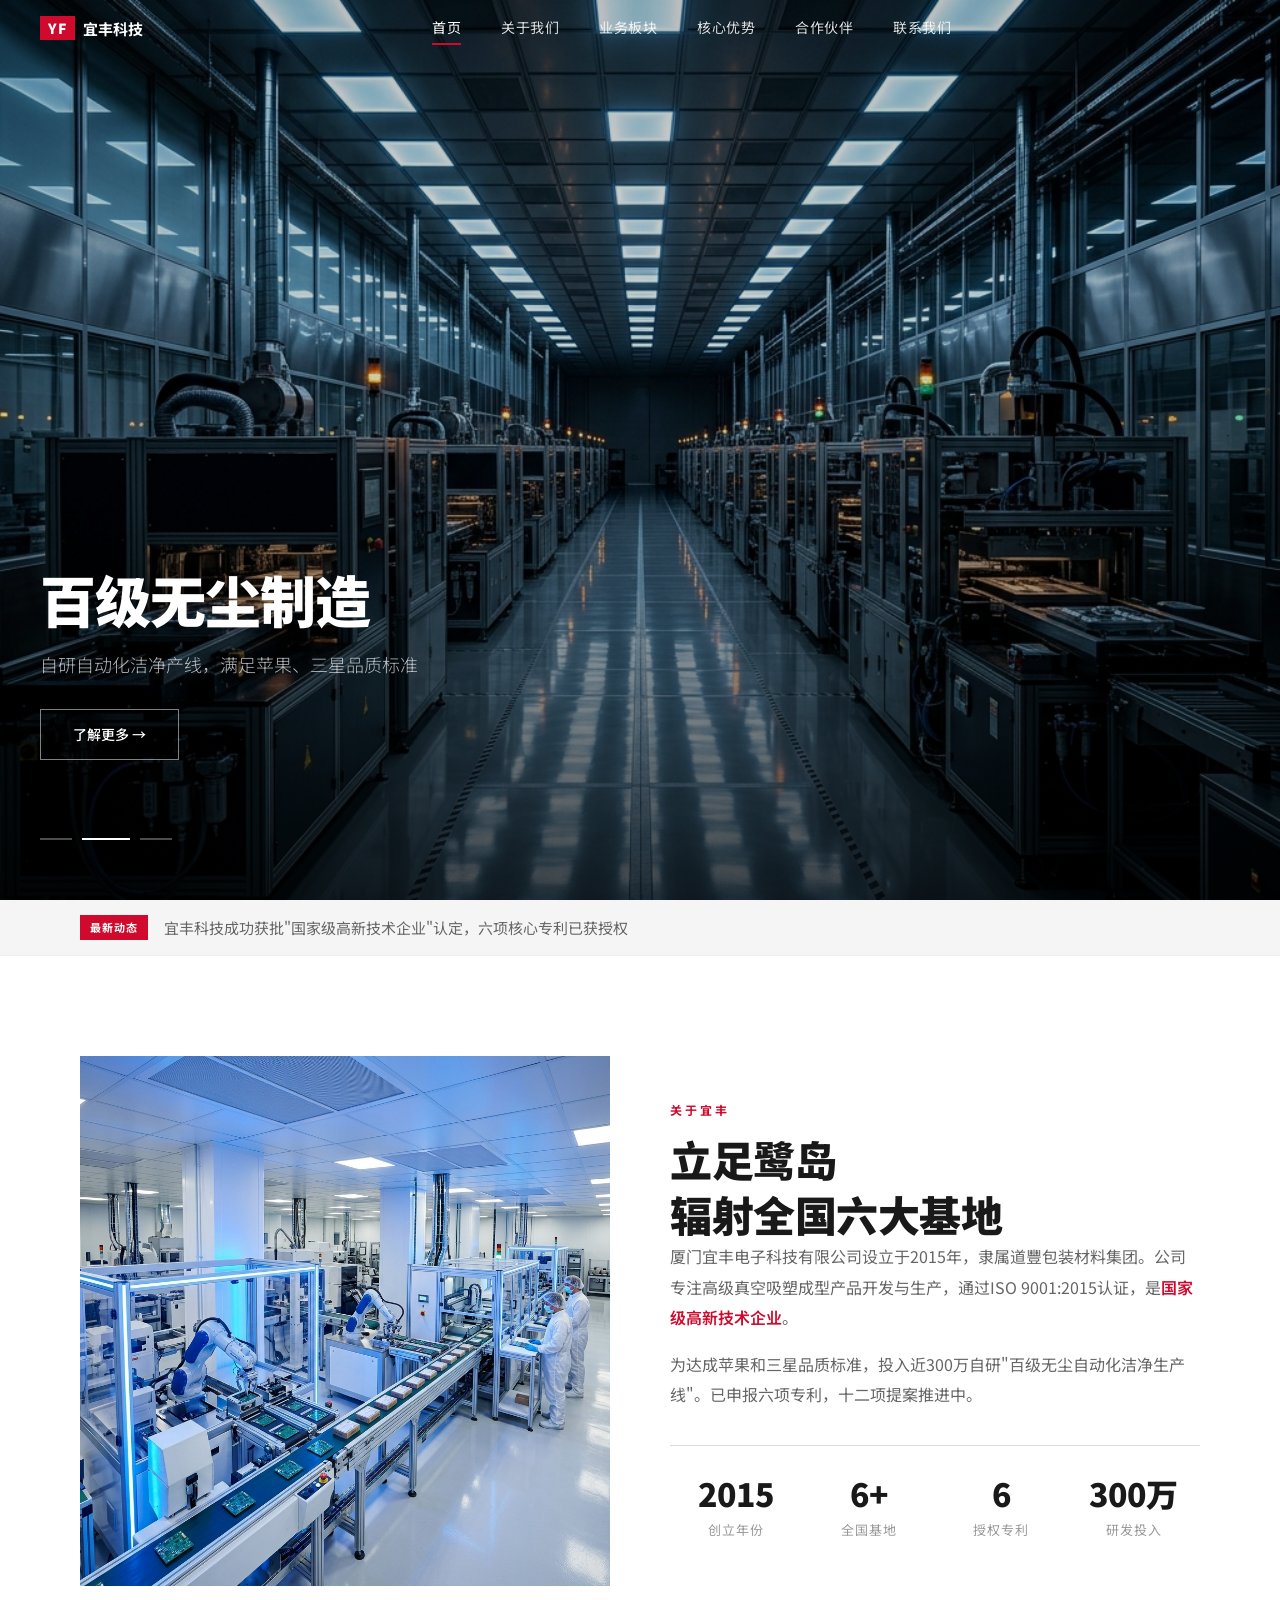
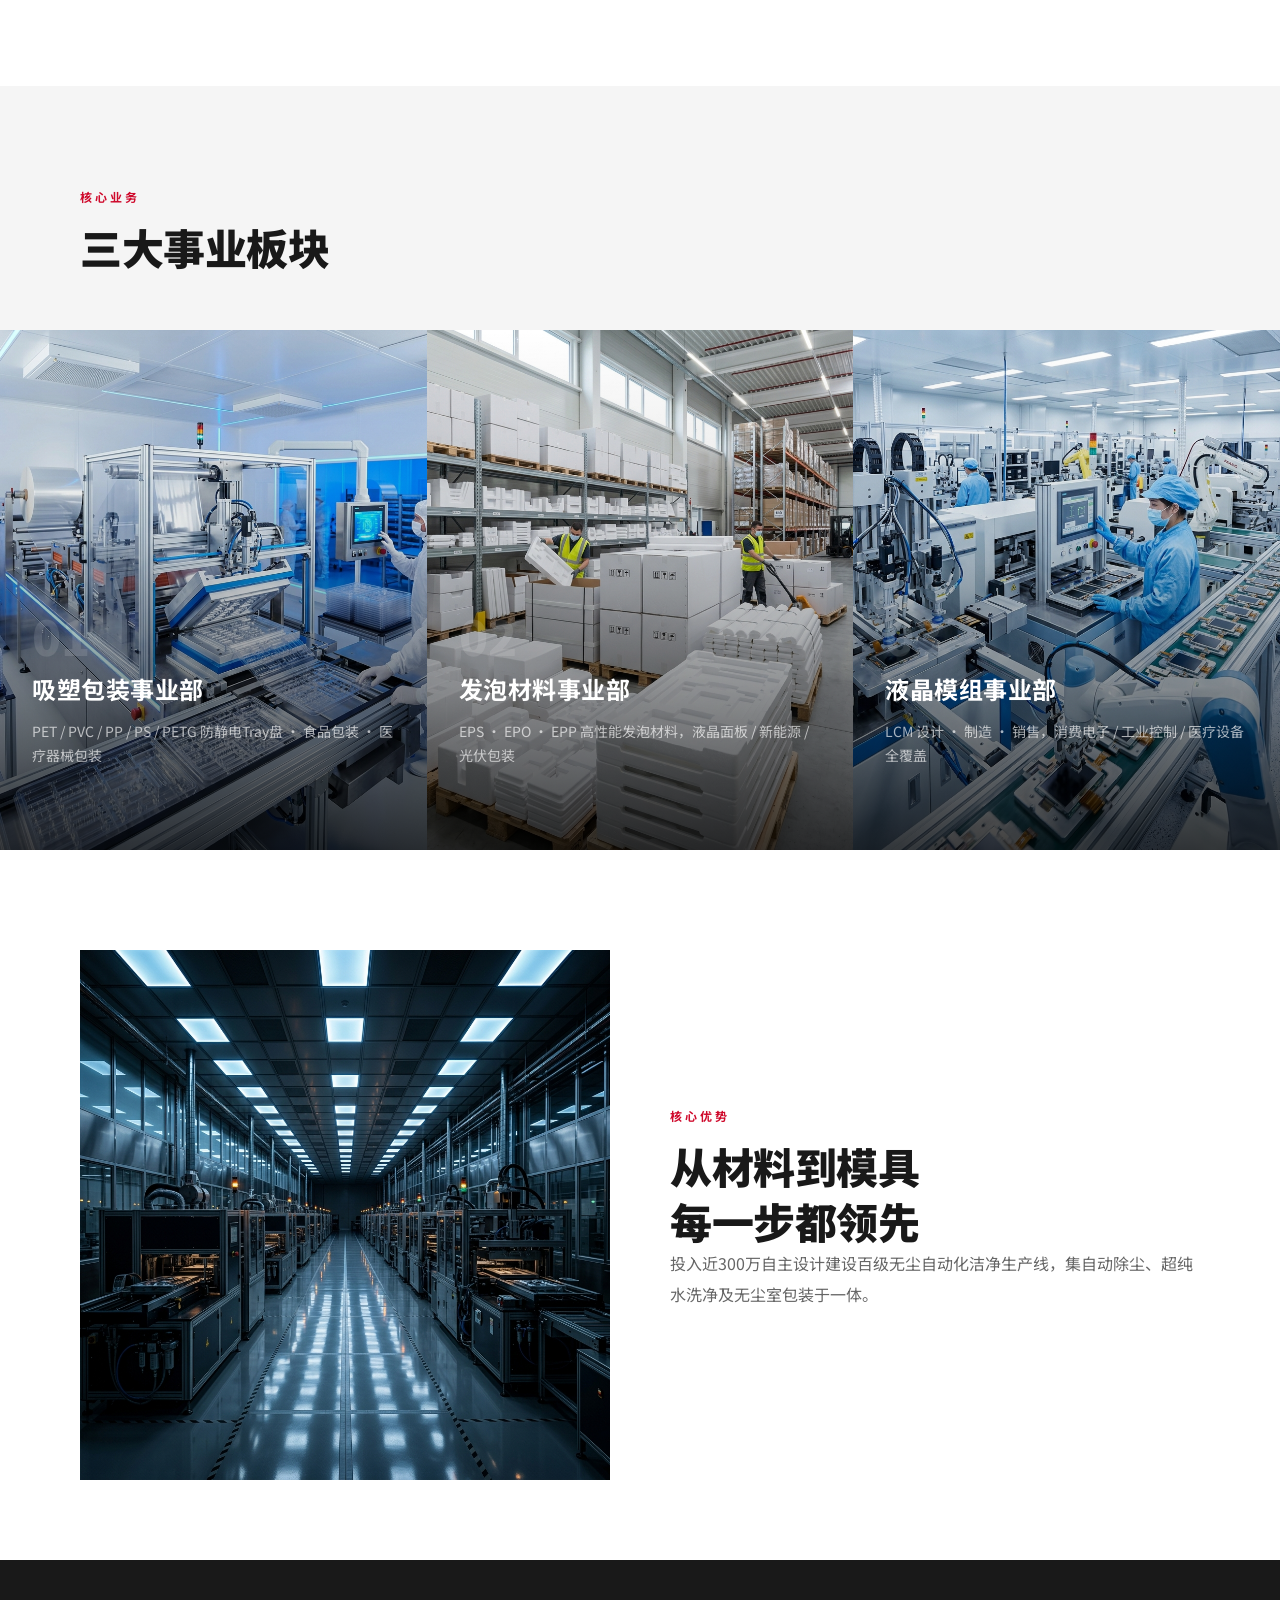
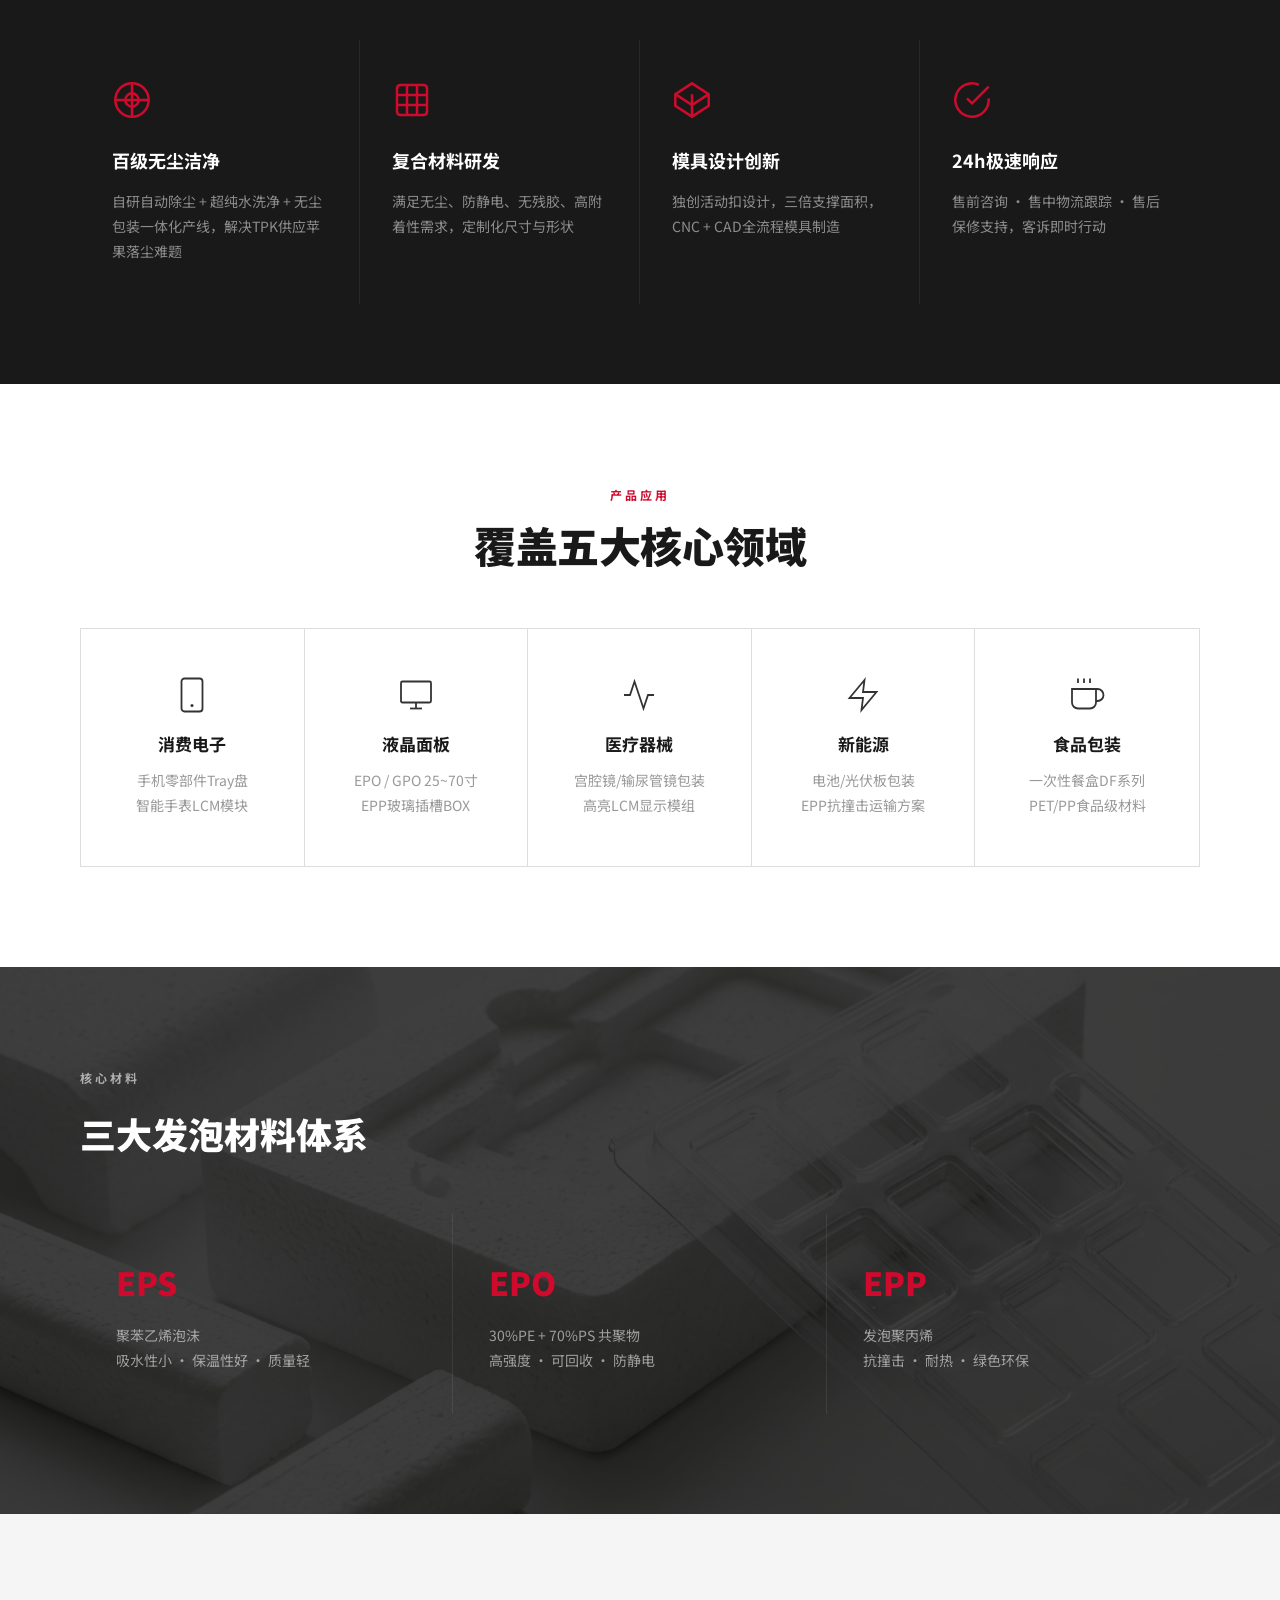
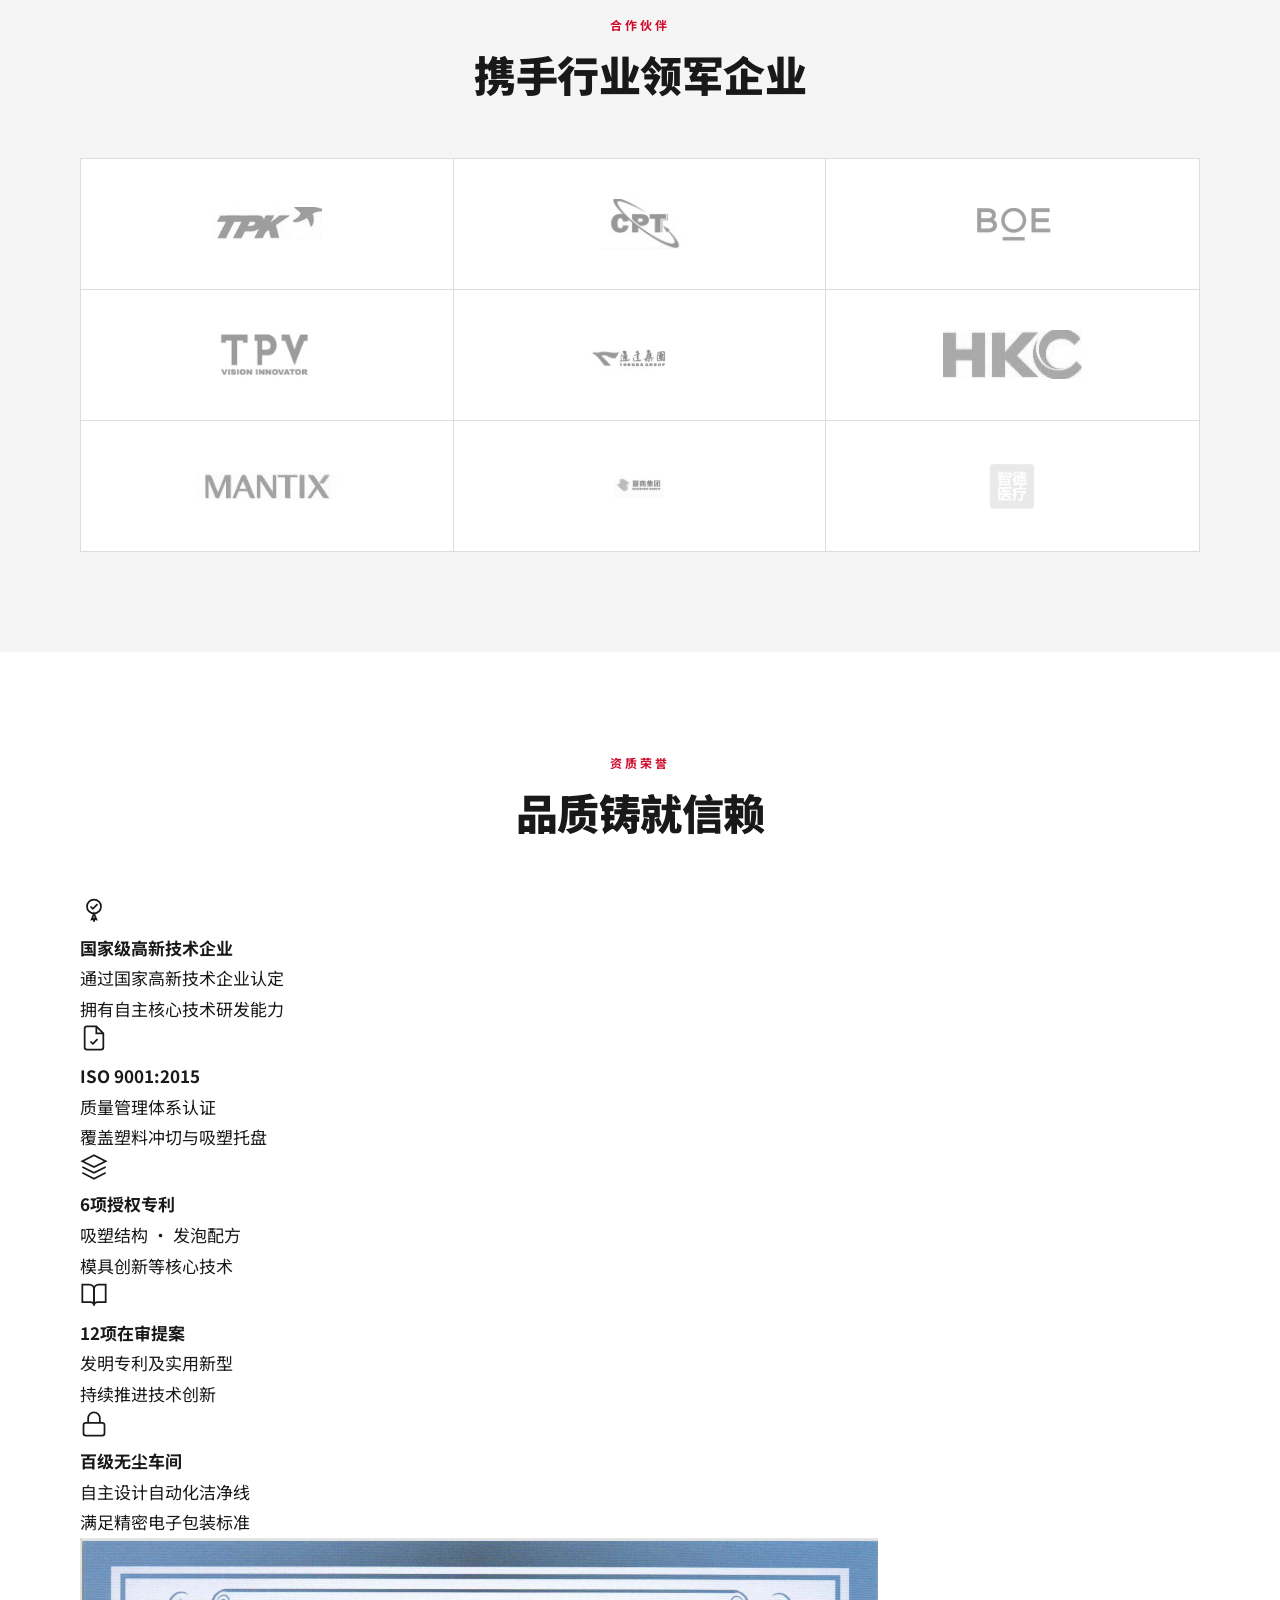
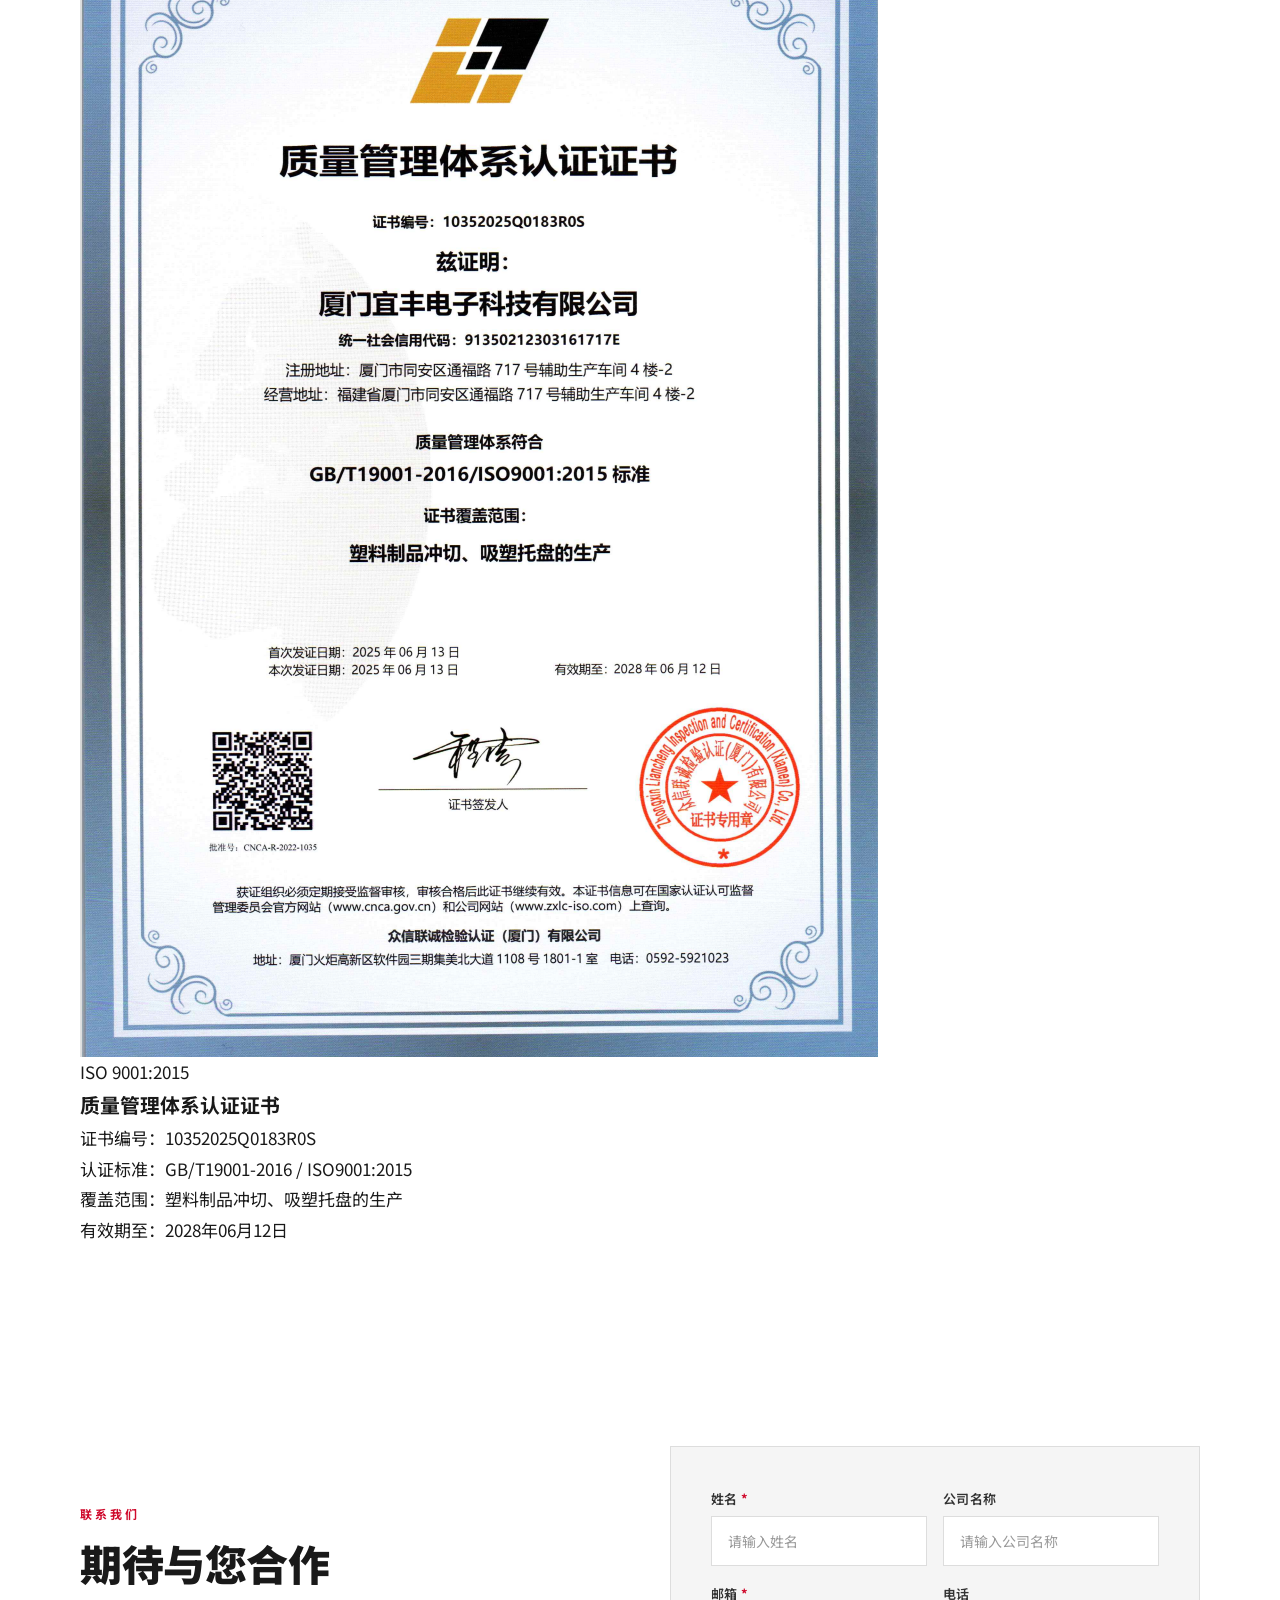
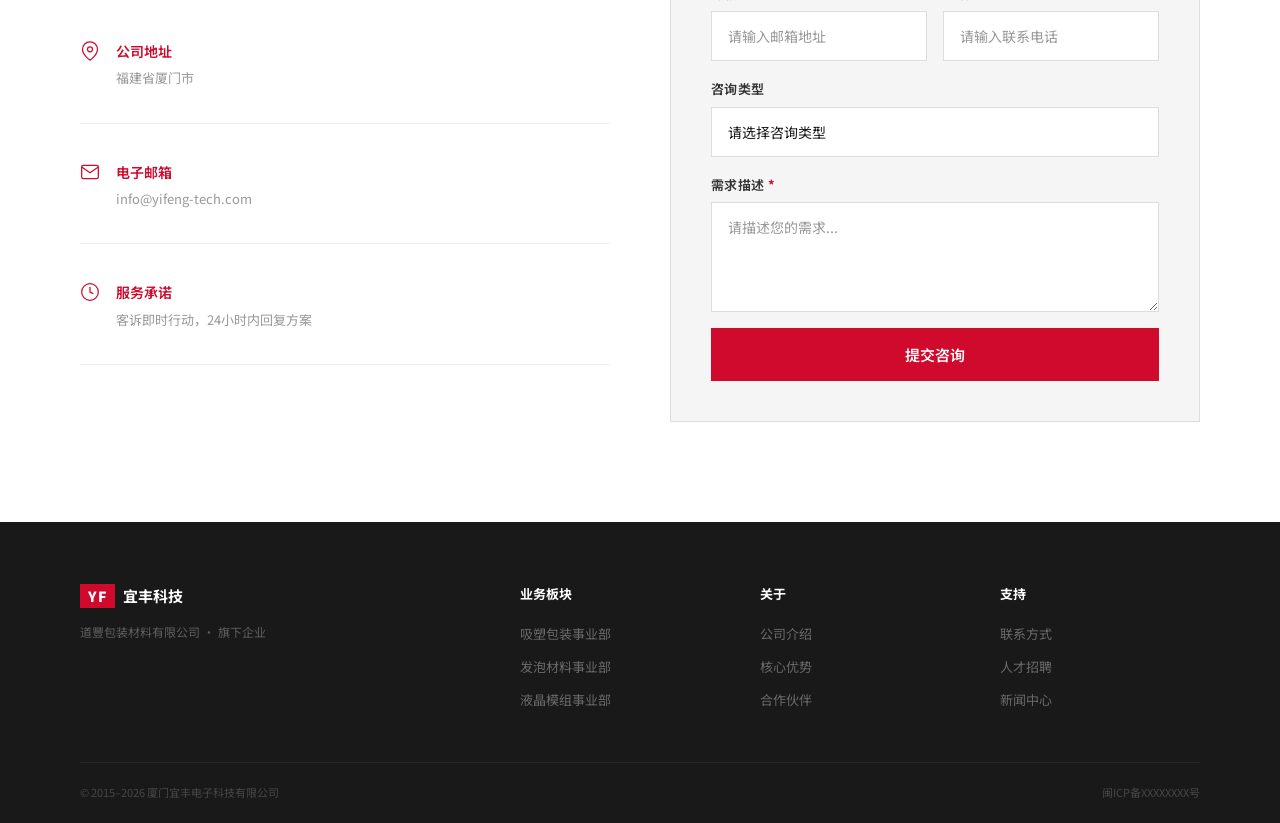
==== index.html @ db30bc5c "feat: 宜丰电子官网 – 修复CSS缺陷+表单可访问性 - 合并 .hero-btn 重复 transition 声明 - 移除对中文无效的 text-transform:uppercase - " ====
<!DOCTYPE html>
<html lang="zh-CN">
<head>
    <meta charset="UTF-8">
    <meta name="viewport" content="width=device-width, initial-scale=1.0">
    <title>厦门宜丰电子科技 - 精密包装与显示技术</title>
    <meta name="description" content="厦门宜丰电子科技有限公司，专注高级真空吸塑、发泡材料及液晶模组研发生产，服务三星、华为、京东方等全球领先电子企业。">
    <link rel="preconnect" href="https://fonts.googleapis.com">
    <link rel="preconnect" href="https://fonts.gstatic.com" crossorigin>
    <link href="https://fonts.googleapis.com/css2?family=Noto+Sans+SC:wght@300;400;500;700;900&display=swap" rel="stylesheet">
    <link rel="stylesheet" href="style.css">
</head>
<body>

    <!-- ====== 导航栏 ====== -->
    <header class="header" id="header">
        <div class="header-inner">
            <a href="#" class="logo">
                <span class="logo-mark">YF</span>
                <span class="logo-name">宜丰科技</span>
            </a>
            <nav class="nav" id="nav">
                <a href="#hero" class="nav-link active">首页</a>
                <a href="#about" class="nav-link">关于我们</a>
                <a href="#divisions" class="nav-link">业务板块</a>
                <a href="#advantages" class="nav-link">核心优势</a>
                <a href="#partners" class="nav-link">合作伙伴</a>
                <a href="#contact" class="nav-link">联系我们</a>
            </nav>
            <div class="header-right">
                <button class="hamburger" id="hamburger" aria-label="菜单">
                    <span></span><span></span>
                </button>
            </div>
        </div>
    </header>

    <!-- ====== 英雄区：全屏大图 + 极简文案 ====== -->
    <section class="hero" id="hero">
        <div class="hero-slider" id="heroSlider">
            <!-- Slide 1 -->
            <div class="hero-slide active">
                <div class="hero-img" style="background-image:url('images/hero-cinematic.png')"></div>
                <div class="hero-caption">
                    <h1>以科技守护精密</h1>
                    <p>从百级无尘车间到液晶模组，用创新连接未来</p>
                    <a href="#divisions" class="hero-btn">探索业务 →</a>
                </div>
            </div>
            <!-- Slide 2 -->
            <div class="hero-slide">
                <div class="hero-img" style="background-image:url('images/cleanroom.png')"></div>
                <div class="hero-caption">
                    <h1>百级无尘制造</h1>
                    <p>自研自动化洁净产线，满足苹果、三星品质标准</p>
                    <a href="#advantages" class="hero-btn">了解更多 →</a>
                </div>
            </div>
            <!-- Slide 3 -->
            <div class="hero-slide">
                <div class="hero-img" style="background-image:url('images/lcm-production.png')"></div>
                <div class="hero-caption">
                    <h1>LCM 一站式方案</h1>
                    <p>从设计到量产，覆盖消费电子、工业控制、医疗设备</p>
                    <a href="#divisions" class="hero-btn">查看详情 →</a>
                </div>
            </div>
        </div>
        <!-- 指示器 -->
        <div class="hero-dots">
            <button class="dot active" data-i="0"></button>
            <button class="dot" data-i="1"></button>
            <button class="dot" data-i="2"></button>
        </div>
    </section>

    <!-- ====== 快讯条 ====== -->
    <section class="ticker">
        <div class="container">
            <div class="ticker-inner">
                <span class="ticker-tag">最新动态</span>
                <p>宜丰科技成功获批"国家级高新技术企业"认定，六项核心专利已获授权</p>
            </div>
        </div>
    </section>

    <!-- ====== 关于我们：华为式左右分栏 ====== -->
    <section class="about" id="about">
        <div class="container">
            <div class="split">
                <div class="split-media reveal">
                    <img src="images/hero-banner.png" alt="宜丰生产车间" loading="lazy">
                </div>
                <div class="split-text reveal">
                    <span class="label">关于宜丰</span>
                    <h2>立足鹭岛<br>辐射全国六大基地</h2>
                    <p>厦门宜丰电子科技有限公司设立于2015年，隶属道豐包装材料集团。公司专注高级真空吸塑成型产品开发与生产，通过ISO 9001:2015认证，是<strong>国家级高新技术企业</strong>。</p>
                    <p>为达成苹果和三星品质标准，投入近300万自研"百级无尘自动化洁净生产线"。已申报六项专利，十二项提案推进中。</p>
                    <div class="kpi-row">
                        <div class="kpi">
                            <strong>2015</strong>
                            <span>创立年份</span>
                        </div>
                        <div class="kpi">
                            <strong>6+</strong>
                            <span>全国基地</span>
                        </div>
                        <div class="kpi">
                            <strong>6</strong>
                            <span>授权专利</span>
                        </div>
                        <div class="kpi">
                            <strong>300万</strong>
                            <span>研发投入</span>
                        </div>
                    </div>
                </div>
            </div>
        </div>
    </section>

    <!-- ====== 三大业务板块：华为式大图+文字叠加 ====== -->
    <section class="divisions" id="divisions">
        <div class="container">
            <div class="section-head">
                <span class="label">核心业务</span>
                <h2>三大事业板块</h2>
            </div>
        </div>

        <!-- 卡片使用华为那种大图+底部文案模式 -->
        <div class="div-grid">
            <a href="#" class="div-card" id="card-thermoforming">
                <img src="images/thermoforming.png" alt="吸塑包装" loading="lazy">
                <div class="div-card-overlay"></div>
                <div class="div-card-body">
                    <span class="div-card-num">01</span>
                    <h3>吸塑包装事业部</h3>
                    <p>PET / PVC / PP / PS / PETG 防静电Tray盘 · 食品包装 · 医疗器械包装</p>
                    <span class="div-card-link">了解更多 →</span>
                </div>
            </a>
            <a href="#" class="div-card" id="card-foam">
                <img src="images/foam-materials.png" alt="发泡材料" loading="lazy">
                <div class="div-card-overlay"></div>
                <div class="div-card-body">
                    <span class="div-card-num">02</span>
                    <h3>发泡材料事业部</h3>
                    <p>EPS · EPO · EPP 高性能发泡材料，液晶面板 / 新能源 / 光伏包装</p>
                    <span class="div-card-link">了解更多 →</span>
                </div>
            </a>
            <a href="#" class="div-card" id="card-lcm">
                <img src="images/lcm-production.png" alt="液晶模组" loading="lazy">
                <div class="div-card-overlay"></div>
                <div class="div-card-body">
                    <span class="div-card-num">03</span>
                    <h3>液晶模组事业部</h3>
                    <p>LCM 设计 · 制造 · 销售，消费电子 / 工业控制 / 医疗设备全覆盖</p>
                    <span class="div-card-link">了解更多 →</span>
                </div>
            </a>
        </div>
    </section>

    <!-- ====== 竞争优势：华为式横向滚动卡片 ====== -->
    <section class="advantages" id="advantages">
        <div class="container">
            <div class="split reverse">
                <div class="split-text reveal">
                    <span class="label">核心优势</span>
                    <h2>从材料到模具<br>每一步都领先</h2>
                    <p>投入近300万自主设计建设百级无尘自动化洁净生产线，集自动除尘、超纯水洗净及无尘室包装于一体。</p>
                </div>
                <div class="split-media reveal">
                    <img src="images/cleanroom.png" alt="百级无尘车间" loading="lazy">
                </div>
            </div>
        </div>

        <div class="adv-strip">
            <div class="container">
                <div class="adv-cards">
                    <div class="adv-card reveal">
                        <div class="adv-icon">
                            <svg width="40" height="40" viewBox="0 0 24 24" fill="none" stroke="currentColor" stroke-width="1.5"><circle cx="12" cy="12" r="10"/><path d="M12 2v20M2 12h20"/><circle cx="12" cy="12" r="4"/></svg>
                        </div>
                        <h4>百级无尘洁净</h4>
                        <p>自研自动除尘 + 超纯水洗净 + 无尘包装一体化产线，解决TPK供应苹果落尘难题</p>
                    </div>
                    <div class="adv-card reveal">
                        <div class="adv-icon">
                            <svg width="40" height="40" viewBox="0 0 24 24" fill="none" stroke="currentColor" stroke-width="1.5"><rect x="3" y="3" width="18" height="18" rx="2"/><path d="M9 3v18M15 3v18M3 9h18M3 15h18"/></svg>
                        </div>
                        <h4>复合材料研发</h4>
                        <p>满足无尘、防静电、无残胶、高附着性需求，定制化尺寸与形状</p>
                    </div>
                    <div class="adv-card reveal">
                        <div class="adv-icon">
                            <svg width="40" height="40" viewBox="0 0 24 24" fill="none" stroke="currentColor" stroke-width="1.5"><polygon points="12 2 22 8.5 22 15.5 12 22 2 15.5 2 8.5 12 2"/><line x1="12" y1="22" x2="12" y2="8.5"/><polyline points="22 8.5 12 15 2 8.5"/></svg>
                        </div>
                        <h4>模具设计创新</h4>
                        <p>独创活动扣设计，三倍支撑面积，CNC + CAD全流程模具制造</p>
                    </div>
                    <div class="adv-card reveal">
                        <div class="adv-icon">
                            <svg width="40" height="40" viewBox="0 0 24 24" fill="none" stroke="currentColor" stroke-width="1.5"><path d="M22 11.08V12a10 10 0 1 1-5.93-9.14"/><polyline points="22 4 12 14.01 9 11.01"/></svg>
                        </div>
                        <h4>24h极速响应</h4>
                        <p>售前咨询 · 售中物流跟踪 · 售后保修支持，客诉即时行动</p>
                    </div>
                </div>
            </div>
        </div>
    </section>

    <!-- ====== 产品应用：华为式全宽图文 ====== -->
    <section class="products" id="products">
        <div class="container">
            <div class="section-head center">
                <span class="label">产品应用</span>
                <h2>覆盖五大核心领域</h2>
            </div>
            <div class="prod-grid">
                <div class="prod-item reveal">
                    <div class="prod-icon">
                        <svg width="36" height="36" viewBox="0 0 24 24" fill="none" stroke="currentColor" stroke-width="1.2"><rect x="5" y="1" width="14" height="22" rx="2"/><line x1="12" y1="19" x2="12" y2="19.01" stroke-width="2" stroke-linecap="round"/></svg>
                    </div>
                    <h4>消费电子</h4>
                    <p>手机零部件Tray盘<br>智能手表LCM模块</p>
                </div>
                <div class="prod-item reveal">
                    <div class="prod-icon">
                        <svg width="36" height="36" viewBox="0 0 24 24" fill="none" stroke="currentColor" stroke-width="1.2"><rect x="2" y="3" width="20" height="14" rx="1"/><line x1="8" y1="21" x2="16" y2="21"/><line x1="12" y1="17" x2="12" y2="21"/></svg>
                    </div>
                    <h4>液晶面板</h4>
                    <p>EPO / GPO 25~70寸<br>EPP玻璃插槽BOX</p>
                </div>
                <div class="prod-item reveal">
                    <div class="prod-icon">
                        <svg width="36" height="36" viewBox="0 0 24 24" fill="none" stroke="currentColor" stroke-width="1.2"><path d="M22 12h-4l-3 9L9 3l-3 9H2"/></svg>
                    </div>
                    <h4>医疗器械</h4>
                    <p>宫腔镜/输尿管镜包装<br>高亮LCM显示模组</p>
                </div>
                <div class="prod-item reveal">
                    <div class="prod-icon">
                        <svg width="36" height="36" viewBox="0 0 24 24" fill="none" stroke="currentColor" stroke-width="1.2"><path d="M13 2L3 14h9l-1 8 10-12h-9l1-8z"/></svg>
                    </div>
                    <h4>新能源</h4>
                    <p>电池/光伏板包装<br>EPP抗撞击运输方案</p>
                </div>
                <div class="prod-item reveal">
                    <div class="prod-icon">
                        <svg width="36" height="36" viewBox="0 0 24 24" fill="none" stroke="currentColor" stroke-width="1.2"><path d="M18 8h1a4 4 0 0 1 0 8h-1"/><path d="M2 8h16v9a4 4 0 0 1-4 4H6a4 4 0 0 1-4-4V8z"/><line x1="6" y1="1" x2="6" y2="4"/><line x1="10" y1="1" x2="10" y2="4"/><line x1="14" y1="1" x2="14" y2="4"/></svg>
                    </div>
                    <h4>食品包装</h4>
                    <p>一次性餐盒DF系列<br>PET/PP食品级材料</p>
                </div>
            </div>
        </div>
    </section>

    <!-- ====== 材料介绍：全宽深色大图段 ====== -->
    <section class="materials-banner">
        <div class="materials-bg" style="background-image:url('images/materials.png')"></div>
        <div class="materials-content">
            <div class="container">
                <span class="label light">核心材料</span>
                <h2>三大发泡材料体系</h2>
                <div class="mat-row">
                    <div class="mat-item">
                        <h3>EPS</h3>
                        <p>聚苯乙烯泡沫<br>吸水性小 · 保温性好 · 质量轻</p>
                    </div>
                    <div class="mat-item">
                        <h3>EPO</h3>
                        <p>30%PE + 70%PS 共聚物<br>高强度 · 可回收 · 防静电</p>
                    </div>
                    <div class="mat-item">
                        <h3>EPP</h3>
                        <p>发泡聚丙烯<br>抗撞击 · 耐热 · 绿色环保</p>
                    </div>
                </div>
            </div>
        </div>
    </section>

    <!-- ====== 合作伙伴 ====== -->
    <section class="partners" id="partners">
        <div class="container">
            <div class="section-head center">
                <span class="label">合作伙伴</span>
                <h2>携手行业领军企业</h2>
            </div>
            <div class="partner-grid">
                <div class="partner-item">
                    <img class="partner-logo" src="images/logos/tpk.png" alt="TPK 宸鸿科技">
                </div>
                <div class="partner-item">
                    <img class="partner-logo" src="images/logos/cpt.png" alt="CPT 华映科技">
                </div>
                <div class="partner-item">
                    <img class="partner-logo" src="images/logos/boe.png" alt="BOE 京东方">
                </div>
                <div class="partner-item">
                    <img class="partner-logo" src="images/logos/tpv.png" alt="TPV 冠捷科技">
                </div>
                <div class="partner-item">
                    <img class="partner-logo" src="images/logos/tongda.png" alt="通达集团">
                </div>
                <div class="partner-item">
                    <img class="partner-logo" src="images/logos/hkc.jpg" alt="HKC 惠科">
                </div>
                <div class="partner-item">
                    <img class="partner-logo" src="images/logos/mantix.jpg" alt="MANTIX 华佳彩">
                </div>
                <div class="partner-item">
                    <img class="partner-logo" src="images/logos/xiashang.jpg" alt="夏商集团">
                </div>
                <div class="partner-item">
                    <img class="partner-logo" src="images/logos/zhide.png" alt="智德医疗">
                </div>
            </div>
        </div>
    </section>

    <!-- ====== 资质荣誉 ====== -->
    <section class="certifications" id="certifications">
        <div class="container">
            <div class="section-head center">
                <span class="label">资质荣誉</span>
                <h2>品质铸就信赖</h2>
            </div>
            <!-- 资质卡片网格 -->
            <div class="cert-cards">
                <div class="cert-card reveal">
                    <div class="cert-card-icon">
                        <svg width="28" height="28" viewBox="0 0 24 24" fill="none" stroke="currentColor" stroke-width="1.5">
                            <path d="M12 15l-2 5l1.5-.5L12 22l.5-2.5L14 20l-2-5z"/>
                            <circle cx="12" cy="9" r="6"/>
                            <path d="M9 9l2 2 4-4"/>
                        </svg>
                    </div>
                    <h4>国家级高新技术企业</h4>
                    <p>通过国家高新技术企业认定<br>拥有自主核心技术研发能力</p>
                </div>
                <div class="cert-card reveal">
                    <div class="cert-card-icon">
                        <svg width="28" height="28" viewBox="0 0 24 24" fill="none" stroke="currentColor" stroke-width="1.5">
                            <path d="M14 2H6a2 2 0 0 0-2 2v16a2 2 0 0 0 2 2h12a2 2 0 0 0 2-2V8z"/>
                            <polyline points="14 2 14 8 20 8"/>
                            <path d="M9 15l2 2 4-4"/>
                        </svg>
                    </div>
                    <h4>ISO 9001:2015</h4>
                    <p>质量管理体系认证<br>覆盖塑料冲切与吸塑托盘</p>
                </div>
                <div class="cert-card reveal">
                    <div class="cert-card-icon">
                        <svg width="28" height="28" viewBox="0 0 24 24" fill="none" stroke="currentColor" stroke-width="1.5">
                            <path d="M12 2L2 7l10 5 10-5-10-5z"/><path d="M2 17l10 5 10-5"/><path d="M2 12l10 5 10-5"/>
                        </svg>
                    </div>
                    <h4>6项授权专利</h4>
                    <p>吸塑结构 · 发泡配方<br>模具创新等核心技术</p>
                </div>
                <div class="cert-card reveal">
                    <div class="cert-card-icon">
                        <svg width="28" height="28" viewBox="0 0 24 24" fill="none" stroke="currentColor" stroke-width="1.5">
                            <path d="M2 3h6a4 4 0 0 1 4 4v14a3 3 0 0 0-3-3H2z"/>
                            <path d="M22 3h-6a4 4 0 0 0-4 4v14a3 3 0 0 1 3-3h7z"/>
                        </svg>
                    </div>
                    <h4>12项在审提案</h4>
                    <p>发明专利及实用新型<br>持续推进技术创新</p>
                </div>
                <div class="cert-card reveal">
                    <div class="cert-card-icon">
                        <svg width="28" height="28" viewBox="0 0 24 24" fill="none" stroke="currentColor" stroke-width="1.5">
                            <rect x="3" y="11" width="18" height="11" rx="2" ry="2"/>
                            <path d="M7 11V7a5 5 0 0 1 10 0v4"/>
                        </svg>
                    </div>
                    <h4>百级无尘车间</h4>
                    <p>自主设计自动化洁净线<br>满足精密电子包装标准</p>
                </div>
            </div>
        </div>
        <!-- 证书展示带 -->
        <div class="cert-banner">
            <div class="container">
                <div class="cert-banner-inner">
                    <div class="cert-banner-img">
                        <img src="images/certs/iso9001.png" alt="ISO 9001:2015 质量管理体系认证证书">
                    </div>
                    <div class="cert-banner-text">
                        <span class="cert-badge">ISO 9001:2015</span>
                        <h3>质量管理体系认证证书</h3>
                        <p>证书编号：10352025Q0183R0S</p>
                        <p>认证标准：GB/T19001-2016 / ISO9001:2015</p>
                        <p>覆盖范围：塑料制品冲切、吸塑托盘的生产</p>
                        <p>有效期至：2028年06月12日</p>
                    </div>
                </div>
            </div>
        </div>
    </section>

    <!-- ====== 联系我们 ====== -->
    <section class="contact" id="contact">
        <div class="container">
            <div class="split">
                <div class="split-text reveal">
                    <span class="label">联系我们</span>
                    <h2>期待与您合作</h2>
                    <div class="contact-list">
                        <div class="contact-row">
                            <svg width="20" height="20" viewBox="0 0 24 24" fill="none" stroke="currentColor" stroke-width="1.5"><path d="M21 10c0 7-9 13-9 13s-9-6-9-13a9 9 0 0 1 18 0z"/><circle cx="12" cy="10" r="3"/></svg>
                            <div><strong>公司地址</strong><p>福建省厦门市</p></div>
                        </div>
                        <div class="contact-row">
                            <svg width="20" height="20" viewBox="0 0 24 24" fill="none" stroke="currentColor" stroke-width="1.5"><path d="M4 4h16c1.1 0 2 .9 2 2v12c0 1.1-.9 2-2 2H4c-1.1 0-2-.9-2-2V6c0-1.1.9-2 2-2z"/><polyline points="22,6 12,13 2,6"/></svg>
                            <div><strong>电子邮箱</strong><p>info@yifeng-tech.com</p></div>
                        </div>
                        <div class="contact-row">
                            <svg width="20" height="20" viewBox="0 0 24 24" fill="none" stroke="currentColor" stroke-width="1.5"><circle cx="12" cy="12" r="10"/><path d="M12 6v6l4 2"/></svg>
                            <div><strong>服务承诺</strong><p>客诉即时行动，24小时内回复方案</p></div>
                        </div>
                    </div>
                </div>
                <div class="split-form reveal">
                    <form id="contactForm">
                        <div class="form-2col">
                            <div class="form-field">
                                <label for="contact-name">姓名 <span class="required">*</span></label>
                                <input type="text" id="contact-name" name="name" placeholder="请输入姓名" required>
                            </div>
                            <div class="form-field">
                                <label for="contact-company">公司名称</label>
                                <input type="text" id="contact-company" name="company" placeholder="请输入公司名称">
                            </div>
                        </div>
                        <div class="form-2col">
                            <div class="form-field">
                                <label for="contact-email">邮箱 <span class="required">*</span></label>
                                <input type="email" id="contact-email" name="email" placeholder="请输入邮箱地址" required>
                            </div>
                            <div class="form-field">
                                <label for="contact-phone">电话</label>
                                <input type="tel" id="contact-phone" name="phone" placeholder="请输入联系电话">
                            </div>
                        </div>
                        <div class="form-field">
                            <label for="contact-type">咨询类型</label>
                            <select id="contact-type" name="type">
                                <option value="">请选择咨询类型</option>
                                <option value="thermoforming">吸塑包装</option>
                                <option value="foam">发泡材料</option>
                                <option value="lcm">液晶模组 (LCM)</option>
                                <option value="other">其他</option>
                            </select>
                        </div>
                        <div class="form-field">
                            <label for="contact-message">需求描述 <span class="required">*</span></label>
                            <textarea id="contact-message" name="message" rows="4" placeholder="请描述您的需求..." required></textarea>
                        </div>
                        <button type="submit" class="submit-btn">提交咨询</button>
                    </form>
                </div>
            </div>
        </div>
    </section>

    <!-- ====== 页脚 ====== -->
    <footer class="footer">
        <div class="container">
            <div class="footer-grid">
                <div class="footer-brand">
                    <div class="logo">
                        <span class="logo-mark">YF</span>
                        <span class="logo-name">宜丰科技</span>
                    </div>
                    <p>道豐包装材料有限公司 · 旗下企业</p>
                </div>
                <div class="footer-col">
                    <h5>业务板块</h5>
                    <a href="#">吸塑包装事业部</a>
                    <a href="#">发泡材料事业部</a>
                    <a href="#">液晶模组事业部</a>
                </div>
                <div class="footer-col">
                    <h5>关于</h5>
                    <a href="#about">公司介绍</a>
                    <a href="#advantages">核心优势</a>
                    <a href="#partners">合作伙伴</a>
                </div>
                <div class="footer-col">
                    <h5>支持</h5>
                    <a href="#contact">联系方式</a>
                    <a href="#">人才招聘</a>
                    <a href="#">新闻中心</a>
                </div>
            </div>
            <div class="footer-bottom">
                <span>© 2015–2026 厦门宜丰电子科技有限公司</span>
                <span>闽ICP备XXXXXXXX号</span>
            </div>
        </div>
    </footer>

    <!-- 回到顶部 -->
    <button class="btt" id="btt" aria-label="回到顶部">↑</button>

    <script src="script.js"></script>
</body>
</html>
---- style.css ----
/* =============================================
   宜丰电子科技 – 华为级极简设计
   核心原则：克制、留白、直角、大图、黑白红
   ============================================= */

/* ---------- Design Tokens ---------- */
:root{
    --black:#000;
    --white:#fff;
    --grey-50:#f5f5f5;
    --grey-100:#eee;
    --grey-200:#ddd;
    --grey-400:#999;
    --grey-600:#666;
    --grey-800:#333;
    --grey-900:#191919;
    --red:#CF0A2C;          /* 华为红 */
    --red-dark:#A30820;
    --font:'Noto Sans SC',-apple-system,BlinkMacSystemFont,'Segoe UI',sans-serif;
    --ease:cubic-bezier(.4,0,.2,1);
    --max:1200px;
}

/* ---------- Reset ---------- */
*,*::before,*::after{margin:0;padding:0;box-sizing:border-box}
html{scroll-behavior:smooth;font-size:17px;-webkit-font-smoothing:antialiased}
body{font-family:var(--font);color:var(--grey-900);background:var(--white);line-height:1.8;overflow-x:hidden;font-size:17px}
img{max-width:100%;display:block}
a{text-decoration:none;color:inherit}
button{font-family:var(--font)}
.container{max-width:var(--max);margin:0 auto;padding:0 40px}

/* ===================
   HEADER – 华为风格透明→白底
   =================== */
.header{
    position:fixed;top:0;left:0;right:0;z-index:1000;
    height:56px;
    transition:background .4s var(--ease),box-shadow .4s var(--ease);
}
.header.scrolled{
    background:rgba(255,255,255,.96);
    backdrop-filter:blur(12px);
    -webkit-backdrop-filter:blur(12px);
    box-shadow:0 1px 0 rgba(0,0,0,.08);
}
.header-inner{
    max-width:1440px;margin:0 auto;height:100%;
    display:flex;align-items:center;justify-content:space-between;
    padding:0 40px;
}
.logo{display:flex;align-items:center;gap:8px;z-index:1001}
.logo-mark{
    font-size:14px;font-weight:900;letter-spacing:1px;
    color:var(--white);background:var(--red);
    padding:3px 8px;line-height:1.3;
}
.header.scrolled .logo-mark{background:var(--red)}
.logo-name{
    font-size:15px;font-weight:700;
    color:var(--white);transition:color .3s var(--ease);
}
.header.scrolled .logo-name{color:var(--grey-900)}

/* Nav */
.nav{display:flex;gap:0}
.nav-link{
    padding:16px 20px;font-size:14px;font-weight:400;
    color:rgba(255,255,255,.85);letter-spacing:.5px;
    position:relative;transition:color .3s var(--ease);
}
.header.scrolled .nav-link{color:var(--grey-600)}
.nav-link:hover,.nav-link.active{color:var(--white)}
.header.scrolled .nav-link:hover,
.header.scrolled .nav-link.active{color:var(--red)}
.nav-link::after{
    content:'';position:absolute;bottom:12px;left:20px;right:20px;
    height:2px;background:var(--red);
    transform:scaleX(0);transition:transform .3s var(--ease);
}
.nav-link.active::after,.nav-link:hover::after{transform:scaleX(1)}

/* Hamburger */
.hamburger{
    display:none;background:none;border:none;cursor:pointer;
    width:24px;height:20px;position:relative;z-index:1001;
}
.hamburger span{
    display:block;width:100%;height:1.5px;
    background:var(--white);position:absolute;left:0;
    transition:all .3s var(--ease);
}
.header.scrolled .hamburger span{background:var(--grey-900)}
.hamburger span:first-child{top:4px}
.hamburger span:last-child{bottom:4px}
.hamburger.open span:first-child{top:50%;transform:translateY(-50%) rotate(45deg)}
.hamburger.open span:last-child{bottom:auto;top:50%;transform:translateY(-50%) rotate(-45deg)}

/* ===================
   HERO – 全屏大图轮播
   =================== */
.hero{position:relative;height:100vh;min-height:640px;overflow:hidden;background:var(--black)}
.hero-slide{
    position:absolute;inset:0;opacity:0;
    transition:opacity 1.2s ease;
}
.hero-slide.active{opacity:1;z-index:1}
.hero-img{
    position:absolute;inset:0;
    background-size:cover;background-position:center;
    transform:scale(1.08);
    transition:transform 7s ease-out;
}
.hero-slide.active .hero-img{transform:scale(1)}
/* 华为式底部渐变遮罩，不是全覆盖 */
.hero-slide::after{
    content:'';position:absolute;inset:0;
    background:linear-gradient(to top,rgba(0,0,0,.7) 0%,rgba(0,0,0,.15) 50%,rgba(0,0,0,.25) 100%);
    z-index:1;
}
.hero-caption{
    position:absolute;bottom:140px;left:0;right:0;z-index:2;
    padding:0 40px;
    max-width:1440px;margin:0 auto;
}
.hero-caption h1{
    font-size:clamp(36px,5vw,56px);font-weight:900;
    color:var(--white);line-height:1.2;
    margin-bottom:16px;letter-spacing:-1px;
    opacity:0;transform:translateY(30px);
    transition:all .8s var(--ease) .2s;
}
.hero-slide.active .hero-caption h1{opacity:1;transform:translateY(0)}
.hero-caption p{
    font-size:18px;color:rgba(255,255,255,.7);font-weight:300;
    margin-bottom:28px;max-width:480px;
    opacity:0;transform:translateY(20px);
    transition:all .8s var(--ease) .4s;
}
.hero-slide.active .hero-caption p{opacity:1;transform:translateY(0)}
.hero-btn{
    display:inline-block;font-size:14px;font-weight:500;
    color:var(--white);border:1px solid rgba(255,255,255,.5);
    padding:12px 32px;
    opacity:0;transform:translateY(20px);
    transition:opacity .8s var(--ease) .55s, transform .8s var(--ease) .55s, background .3s var(--ease), border-color .3s var(--ease);
}
.hero-slide.active .hero-btn{opacity:1;transform:translateY(0)}
.hero-btn:hover{background:var(--red);border-color:var(--red)}

/* Dots */
.hero-dots{
    position:absolute;bottom:60px;left:40px;z-index:10;
    display:flex;gap:10px;
}
.dot{
    width:32px;height:2px;border:none;cursor:pointer;
    background:rgba(255,255,255,.3);padding:0;
    transition:all .4s var(--ease);
}
.dot.active{background:var(--white);width:48px}

/* ===================
   TICKER – 新闻快讯条
   =================== */
.ticker{
    background:var(--grey-50);border-bottom:1px solid var(--grey-100);
    padding:14px 0;
}
.ticker-inner{display:flex;align-items:center;gap:16px}
.ticker-tag{
    flex-shrink:0;font-size:11px;font-weight:700;
    color:var(--white);background:var(--red);
    padding:3px 10px;letter-spacing:1px;
}
.ticker-inner p{font-size:15px;color:var(--grey-600)}

/* ===================
   通用 Section 标题
   =================== */
.section-head{margin-bottom:56px}
.section-head.center{text-align:center}
.label{
    display:block;font-size:12px;font-weight:700;
    color:var(--red);letter-spacing:3px;
    margin-bottom:12px;
}
.label.light{color:rgba(255,255,255,.6)}
.section-head h2,
.split-text h2{
    font-size:clamp(30px,3.5vw,42px);font-weight:900;
    line-height:1.3;letter-spacing:-0.5px;color:var(--grey-900);
}

/* ===================
   ABOUT – 左右分栏（华为式）
   =================== */
.about{padding:100px 0}
.split{
    display:grid;grid-template-columns:1fr 1fr;gap:60px;
    align-items:center;
}
.split.reverse{direction:rtl}
.split.reverse>*{direction:ltr}
.split-media{overflow:hidden}
.split-media img{
    width:100%;height:100%;object-fit:cover;
    transition:transform .6s var(--ease);
}
.split-media:hover img{transform:scale(1.03)}
.split-text{padding:20px 0}
.split-text p{
    font-size:16px;color:var(--grey-600);
    margin-bottom:16px;line-height:1.9;
}
.split-text strong{color:var(--red);font-weight:600}

/* KPI 行 */
.kpi-row{
    display:grid;grid-template-columns:repeat(4,1fr);
    gap:0;margin-top:36px;
    border-top:1px solid var(--grey-200);padding-top:28px;
}
.kpi{text-align:center}
.kpi strong{
    display:block;font-size:32px;font-weight:900;
    color:var(--grey-900);line-height:1.2;
}
.kpi span{font-size:13px;color:var(--grey-400);letter-spacing:1px}

/* ===================
   DIVISIONS – 三大业务大图卡片
   =================== */
.divisions{padding:100px 0 0;background:var(--grey-50)}
.div-grid{
    display:grid;grid-template-columns:repeat(3,1fr);
    gap:0; /* 华为式无间距紧贴 */
}
.div-card{
    position:relative;display:block;
    height:520px;overflow:hidden;cursor:pointer;
}
.div-card img{
    width:100%;height:100%;object-fit:cover;
    transition:transform .8s var(--ease);
}
.div-card:hover img{transform:scale(1.06)}
.div-card-overlay{
    position:absolute;inset:0;
    background:linear-gradient(to top,rgba(0,0,0,.75) 0%,rgba(0,0,0,.1) 60%,transparent 100%);
    transition:background .4s var(--ease);
}
.div-card:hover .div-card-overlay{
    background:linear-gradient(to top,rgba(0,0,0,.85) 0%,rgba(0,0,0,.3) 60%,rgba(0,0,0,.15) 100%);
}
.div-card-body{
    position:absolute;bottom:0;left:0;right:0;
    padding:36px 32px;z-index:2;color:var(--white);
}
.div-card-num{
    font-size:48px;font-weight:900;
    color:rgba(255,255,255,.12);line-height:1;
    display:block;margin-bottom:8px;
}
.div-card-body h3{
    font-size:24px;font-weight:700;margin-bottom:10px;
    letter-spacing:.5px;
}
.div-card-body p{
    font-size:14px;color:rgba(255,255,255,.65);
    line-height:1.7;margin-bottom:16px;
}
.div-card-link{
    font-size:14px;font-weight:500;color:var(--white);
    opacity:0;transform:translateY(8px);
    transition:all .4s var(--ease);
}
.div-card:hover .div-card-link{opacity:1;transform:translateY(0)}

/* ===================
   ADVANTAGES – 核心优势
   =================== */
.advantages{padding:100px 0 0;background:var(--white)}
.adv-strip{
    margin-top:80px;padding:80px 0;
    background:var(--grey-900);
}
.adv-cards{
    display:grid;grid-template-columns:repeat(4,1fr);gap:0;
}
.adv-card{
    padding:40px 32px;
    border-right:1px solid rgba(255,255,255,.06);
    transition:background .3s var(--ease);
}
.adv-card:last-child{border-right:none}
.adv-card:hover{background:rgba(255,255,255,.04)}
.adv-icon{
    color:var(--red);margin-bottom:24px;
    width:40px;height:40px;
}
.adv-card h4{
    font-size:18px;font-weight:700;
    color:var(--white);margin-bottom:12px;
}
.adv-card p{
    font-size:14px;color:rgba(255,255,255,.5);line-height:1.8;
}

/* ===================
   PRODUCTS – 五大领域
   =================== */
.products{padding:100px 0;background:var(--white)}
.prod-grid{
    display:grid;grid-template-columns:repeat(5,1fr);gap:0;
    border:1px solid var(--grey-200);
}
.prod-item{
    padding:48px 28px;text-align:center;
    border-right:1px solid var(--grey-200);
    transition:background .3s var(--ease);
}
.prod-item:last-child{border-right:none}
.prod-item:hover{background:var(--grey-50)}
.prod-icon{
    width:36px;height:36px;margin:0 auto 16px;
    color:var(--grey-800);
    transition:color .3s var(--ease);
}
.prod-item:hover .prod-icon{color:var(--red)}
.prod-item h4{
    font-size:17px;font-weight:700;
    color:var(--grey-900);margin-bottom:8px;
}
.prod-item p{font-size:14px;color:var(--grey-400);line-height:1.8}

/* ===================
   MATERIALS BANNER – 深色全宽
   =================== */
.materials-banner{
    position:relative;min-height:500px;
    display:flex;align-items:center;
    overflow:hidden;
}
.materials-bg{
    position:absolute;inset:0;
    background-size:cover;background-position:center;
    filter:brightness(.25);
}
.materials-content{
    position:relative;z-index:2;width:100%;
    padding:100px 0;
}
.materials-content h2{
    font-size:clamp(26px,3vw,36px);font-weight:900;
    color:var(--white);margin-bottom:48px;
}
.mat-row{
    display:grid;grid-template-columns:repeat(3,1fr);gap:0;
}
.mat-item{
    padding:40px 36px;
    border-right:1px solid rgba(255,255,255,.08);
}
.mat-item:last-child{border-right:none}
.mat-item h3{
    font-size:32px;font-weight:900;
    color:var(--red);margin-bottom:12px;
}
.mat-item p{
    font-size:14px;color:rgba(255,255,255,.55);line-height:1.8;
}

/* ===================
   PARTNERS – 合作伙伴
   =================== */
.partners{padding:100px 0;background:var(--grey-50)}
.partner-grid{
    display:grid;grid-template-columns:repeat(3,1fr);
    gap:0;border:1px solid var(--grey-200);background:var(--white);
}
.partner-item{
    padding:40px 36px;text-align:center;
    border-right:1px solid var(--grey-200);
    border-bottom:1px solid var(--grey-200);
    transition:background .3s var(--ease);
    display:flex;align-items:center;justify-content:center;
}
.partner-item:nth-child(3n){border-right:none}
.partner-item:nth-last-child(-n+3){border-bottom:none}
.partner-item:hover{background:var(--grey-50)}
.partner-logo{
    max-width:140px;max-height:50px;
    width:auto;height:auto;
    display:block;margin:0 auto;
    filter:grayscale(100%);opacity:.5;
    transition:all .4s var(--ease);
    object-fit:contain;
}
.partner-item:hover .partner-logo{filter:grayscale(0);opacity:1}

/* ===================
   CERTIFICATIONS – 资质荣誉
   =================== */
.certifications{padding:100px 0;background:var(--white)}
.cert-layout{
    display:grid;grid-template-columns:380px 1fr;
    gap:60px;align-items:start;
}
.cert-showcase{text-align:center}
.cert-image-wrapper{
    background:var(--grey-50);
    border:1px solid var(--grey-200);
    padding:24px;
    transition:box-shadow .4s var(--ease),transform .4s var(--ease);
}
.cert-image-wrapper:hover{
    box-shadow:0 12px 40px rgba(0,0,0,.08);
    transform:translateY(-4px);
}
.cert-image-wrapper img{
    width:100%;height:auto;display:block;
}
.cert-caption{
    margin-top:16px;font-size:14px;
    color:var(--grey-400);letter-spacing:.5px;
}
.cert-list{
    display:flex;flex-direction:column;gap:0;
}
.cert-item{
    display:flex;align-items:flex-start;gap:20px;
    padding:28px 0;
    border-bottom:1px solid var(--grey-100);
    transition:background .3s var(--ease);
}
.cert-item:first-child{padding-top:0}
.cert-item:last-child{border-bottom:none}
.cert-icon{
    flex-shrink:0;width:48px;height:48px;
    display:flex;align-items:center;justify-content:center;
    color:var(--red);
    background:rgba(207,10,44,.06);
    transition:all .3s var(--ease);
}
.cert-item:hover .cert-icon{
    background:var(--red);color:var(--white);
}
.cert-info h4{
    font-size:17px;font-weight:700;
    color:var(--grey-900);margin-bottom:6px;
}
.cert-info p{
    font-size:14px;color:var(--grey-600);line-height:1.7;
}

/* ===================
   CONTACT – 联系我们
   =================== */
.contact{padding:100px 0;background:var(--white)}
.contact-list{margin-top:32px;display:flex;flex-direction:column;gap:20px}
.contact-row{
    display:flex;align-items:flex-start;gap:16px;
    padding:16px 0;border-bottom:1px solid var(--grey-100);
}
.contact-row svg{flex-shrink:0;color:var(--red);margin-top:2px}
.contact-row strong{font-size:14px;display:block;margin-bottom:2px}
.contact-row p{font-size:13px;color:var(--grey-400)}

/* Form */
.split-form{background:var(--grey-50);padding:40px;border:1px solid var(--grey-200)}
.form-2col{display:grid;grid-template-columns:1fr 1fr;gap:16px;margin-bottom:16px}
.split-form input,
.split-form select,
.split-form textarea{
    width:100%;padding:14px 16px;font-size:14px;
    font-family:var(--font);
    border:1px solid var(--grey-200);background:var(--white);
    color:var(--grey-900);outline:none;
    transition:border-color .3s var(--ease);
}
.split-form select{margin-bottom:16px;appearance:none;cursor:pointer}
.split-form textarea{margin-bottom:16px;resize:vertical;min-height:100px}
.split-form input:focus,
.split-form select:focus,
.split-form textarea:focus{border-color:var(--red)}
.split-form input::placeholder,
.split-form textarea::placeholder{color:var(--grey-400)}
.submit-btn{
    width:100%;padding:16px;font-size:15px;font-weight:600;
    background:var(--red);color:var(--white);
    border:none;cursor:pointer;
    transition:background .3s var(--ease);
}
.submit-btn:hover{background:var(--red-dark)}
.form-field{display:flex;flex-direction:column}
.form-field label{
    font-size:13px;font-weight:600;
    color:var(--grey-800);margin-bottom:6px;
    letter-spacing:.3px;
}
.form-field label .required{color:var(--red);font-weight:700}
.form-field select{margin-bottom:0}
.split-form .form-field+.form-field{margin-top:0}
.split-form .form-2col+.form-field,
.split-form .form-field+.form-field:not(.form-2col .form-field){margin-top:16px}

/* ===================
   FOOTER
   =================== */
.footer{background:var(--grey-900);padding:60px 0 0}
.footer-grid{
    display:grid;grid-template-columns:2fr 1fr 1fr 1fr;
    gap:40px;padding-bottom:40px;
    border-bottom:1px solid rgba(255,255,255,.06);
}
.footer .logo-name{color:var(--white)}
.footer-brand>p{font-size:12px;color:rgba(255,255,255,.3);margin-top:12px}
.footer-col h5{
    font-size:13px;font-weight:700;color:var(--white);
    margin-bottom:16px;
}
.footer-col a{
    display:block;font-size:13px;
    color:rgba(255,255,255,.35);margin-bottom:10px;
    transition:color .3s var(--ease);
}
.footer-col a:hover{color:var(--white)}
.footer-bottom{
    display:flex;justify-content:space-between;
    padding:20px 0;
}
.footer-bottom span{font-size:11px;color:rgba(255,255,255,.2)}

/* ===================
   BACK TO TOP
   =================== */
.btt{
    position:fixed;bottom:32px;right:32px;
    width:44px;height:44px;
    background:var(--grey-900);color:var(--white);
    border:none;cursor:pointer;font-size:18px;
    opacity:0;visibility:hidden;transform:translateY(16px);
    transition:all .3s var(--ease);z-index:999;
}
.btt.visible{opacity:1;visibility:visible;transform:translateY(0)}
.btt:hover{background:var(--red)}

/* ===================
   REVEAL ANIMATION
   =================== */
.reveal{
    opacity:0;transform:translateY(32px);
    transition:opacity .8s var(--ease),transform .8s var(--ease);
}
.reveal.visible{opacity:1;transform:translateY(0)}

/* ===================
   RESPONSIVE
   =================== */
@media(max-width:1024px){
    .split{grid-template-columns:1fr;gap:40px}
    .split.reverse{direction:ltr}
    .kpi-row{grid-template-columns:repeat(2,1fr);gap:20px}
    .div-grid{grid-template-columns:repeat(3,1fr)}
    .adv-cards{grid-template-columns:1fr 1fr}
    .adv-card{border-bottom:1px solid rgba(255,255,255,.06)}
    .adv-card:nth-child(2n){border-right:none}
    .prod-grid{grid-template-columns:repeat(3,1fr)}
    .prod-item:nth-child(3){border-right:none}
    .prod-item:nth-child(4){border-right:1px solid var(--grey-200)}
    .mat-row{grid-template-columns:1fr}
    .mat-item{border-right:none;border-bottom:1px solid rgba(255,255,255,.08)}
    .footer-grid{grid-template-columns:1fr 1fr}
    .cert-layout{grid-template-columns:300px 1fr;gap:40px}
}

@media(max-width:768px){
    .container{padding:0 24px}
    .header-inner{padding:0 24px}
    .nav{
        position:fixed;inset:0;background:rgba(0,0,0,.96);
        flex-direction:column;align-items:center;justify-content:center;
        gap:4px;opacity:0;visibility:hidden;
        transition:all .4s var(--ease);
    }
    .nav.open{opacity:1;visibility:visible}
    .nav-link{font-size:18px;color:rgba(255,255,255,.85) !important;padding:14px 24px}
    .nav-link::after{display:none}
    .hamburger{display:block}
    .hero-caption{bottom:100px;padding:0 24px}
    .hero-dots{left:24px;bottom:50px}
    .div-grid{grid-template-columns:1fr}
    .div-card{height:380px}
    .div-card:last-child{grid-column:auto}
    .adv-cards{grid-template-columns:1fr}
    .adv-card{border-right:none}
    .prod-grid{grid-template-columns:1fr 1fr}
    .prod-item:nth-child(odd){border-right:1px solid var(--grey-200)}
    .prod-item:nth-child(even){border-right:none}
    .partner-grid{grid-template-columns:1fr 1fr}
    .partner-item:nth-child(2n){border-right:none}
    .partner-item:nth-child(odd){border-right:1px solid var(--grey-200)}
    .cert-layout{grid-template-columns:1fr;gap:40px}
    .cert-showcase{max-width:360px;margin:0 auto}
    .form-2col{grid-template-columns:1fr}
    .footer-grid{grid-template-columns:1fr}
    .footer-bottom{flex-direction:column;gap:4px}
}

@media(max-width:480px){
    .kpi-row{grid-template-columns:repeat(2,1fr)}
    .prod-grid{grid-template-columns:1fr}
    .prod-item{border-right:none !important}
    .partner-grid{grid-template-columns:1fr}
    .partner-item{border-right:none !important}
}
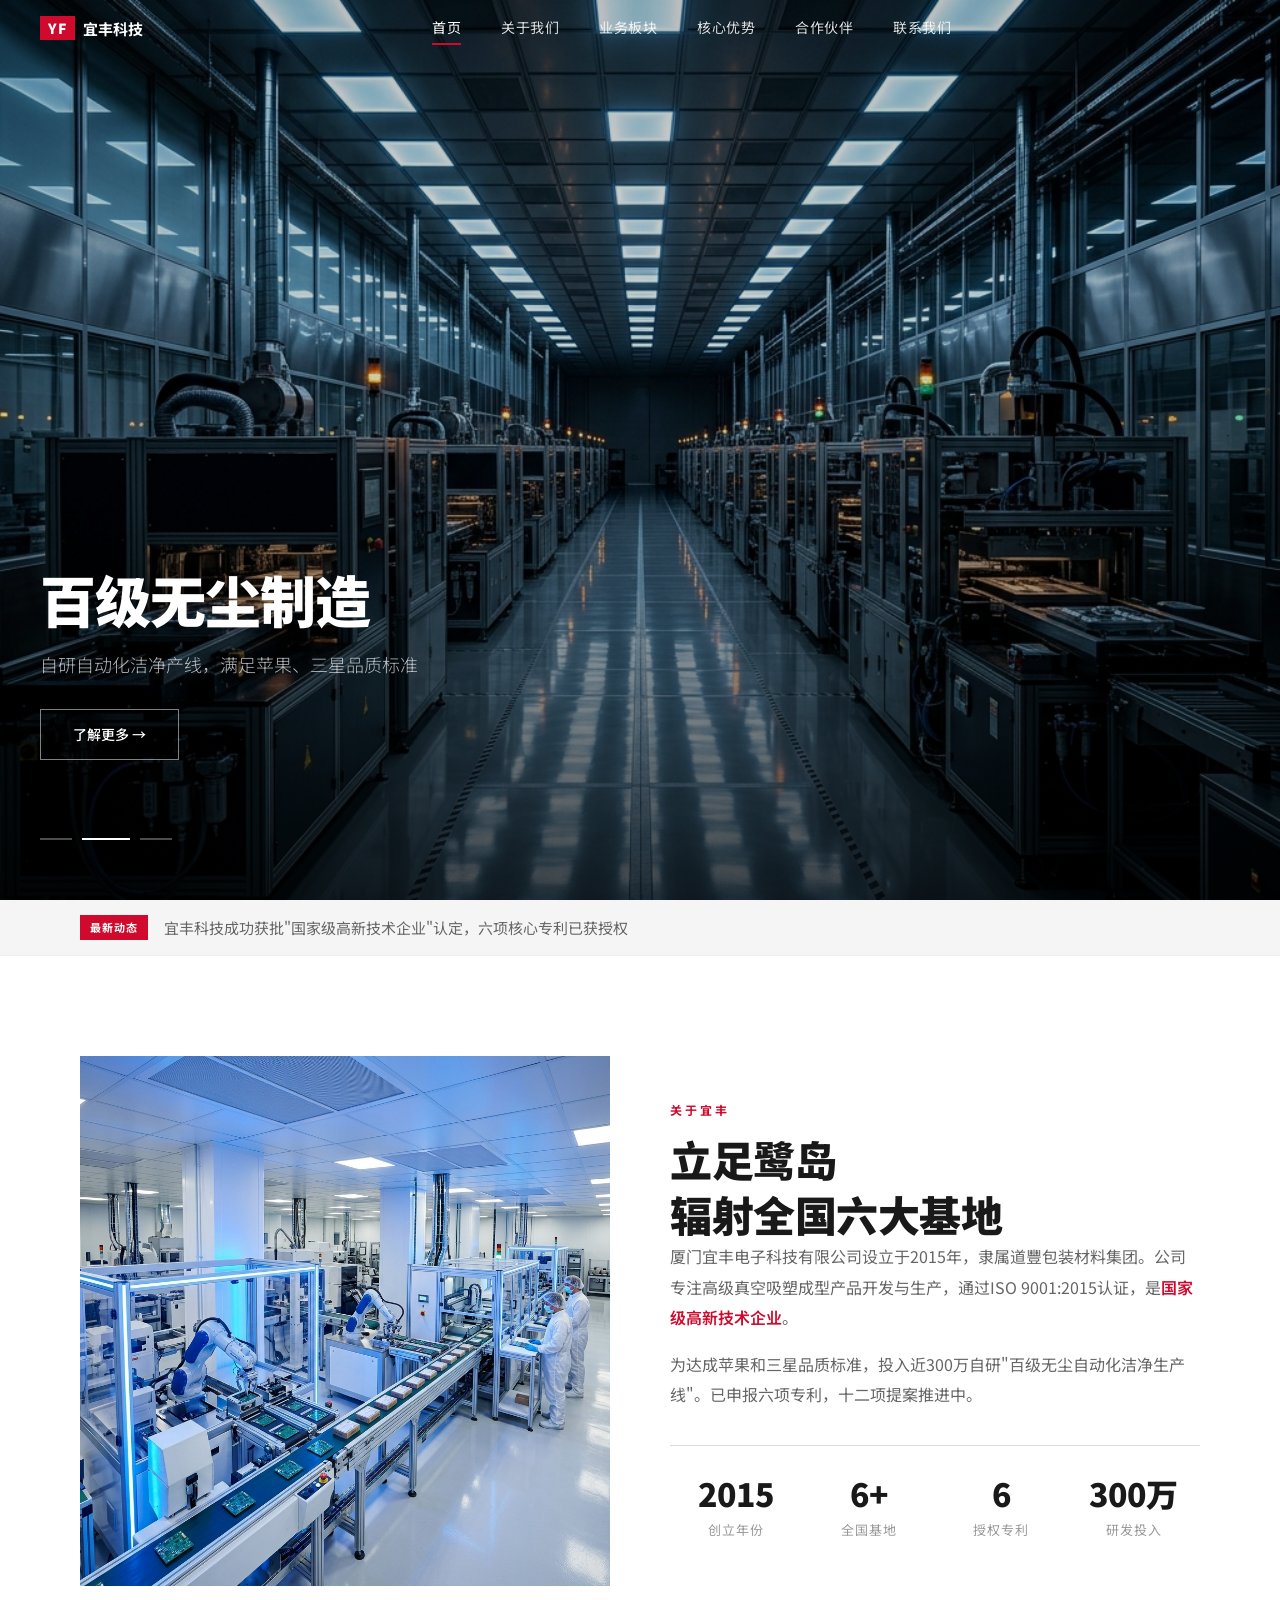
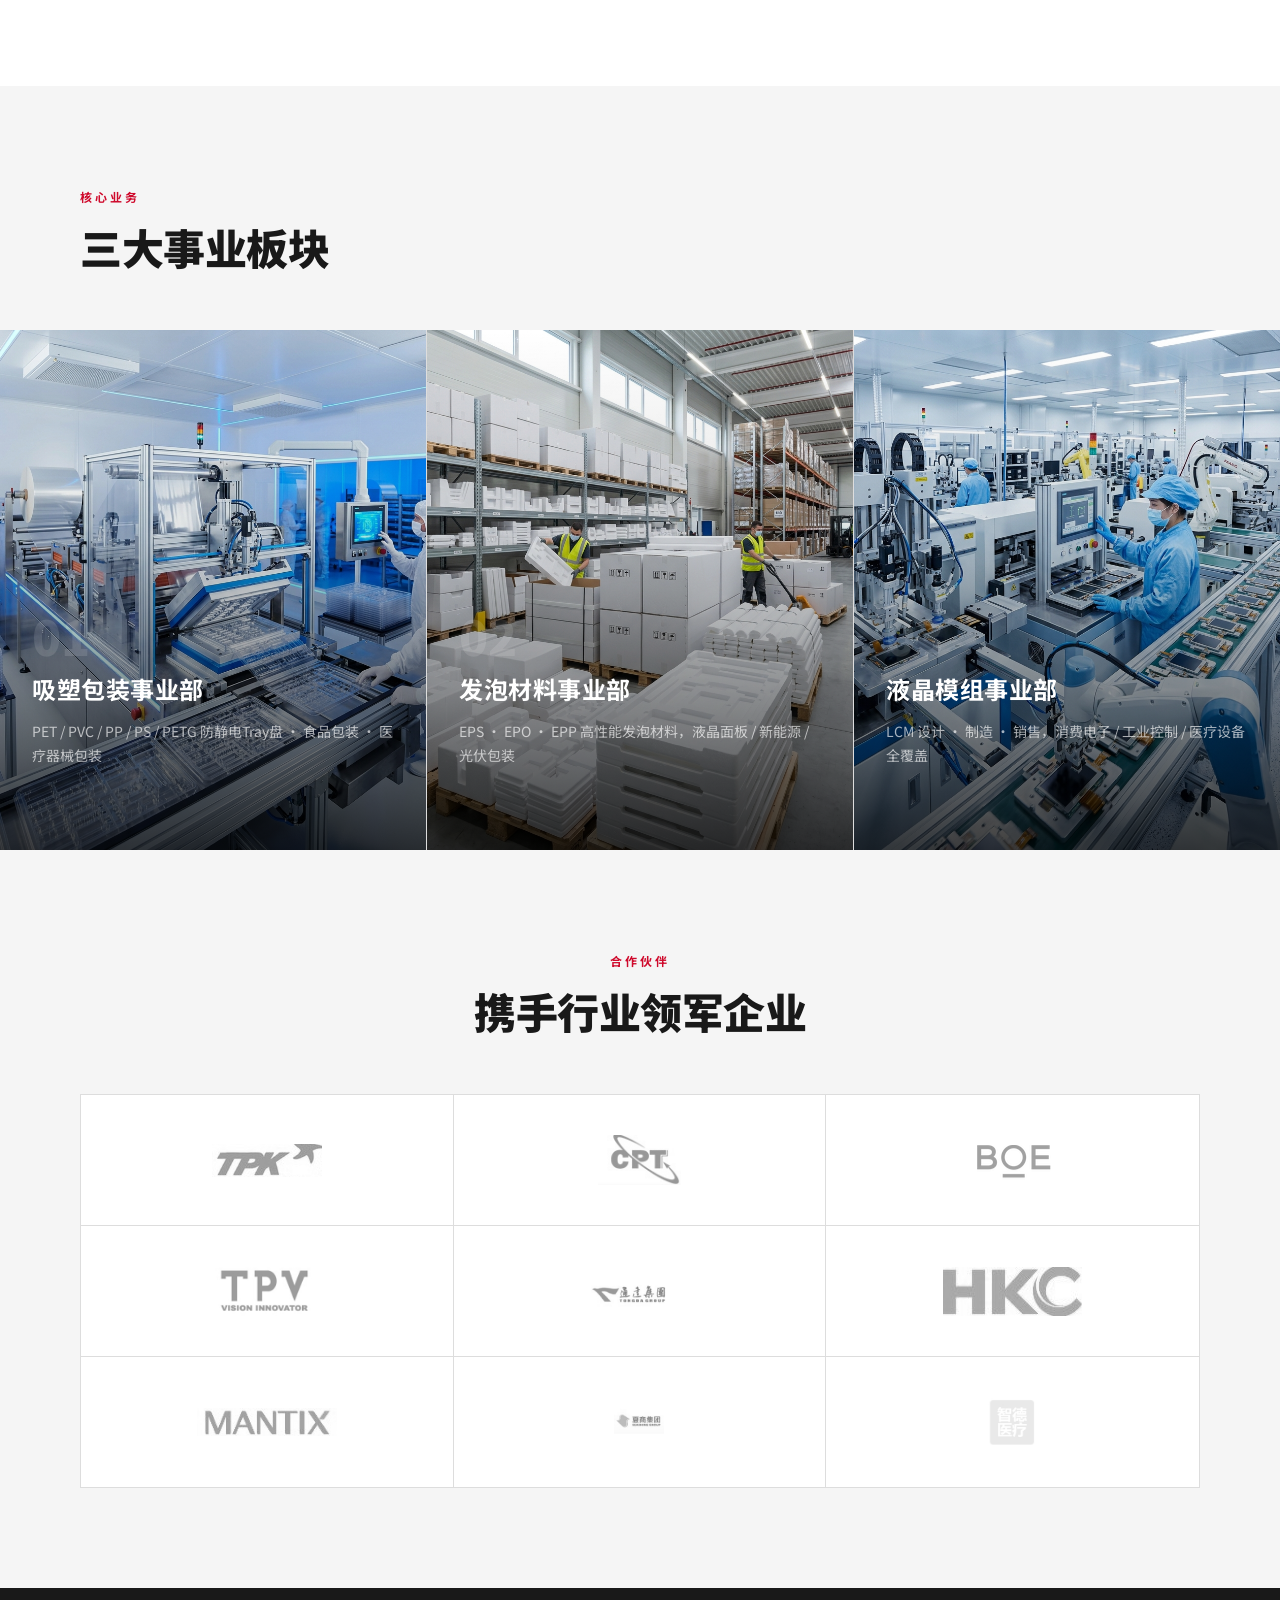
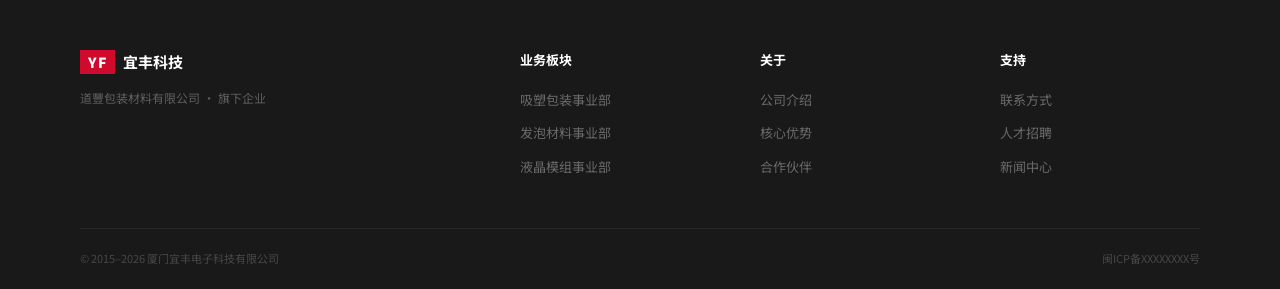
==== commit 3e168503: "feat: 单页拆分为6个独立页面 - index.html: 首页（Hero轮播+快讯+About预览+业务入口+合作伙伴） - about.html: 关于我们（公司介绍+KPI+资质荣誉+证书展" ====
--- a/index.html
+++ b/index.html
@@ -15,17 +15,17 @@
     <!-- ====== 导航栏 ====== -->
     <header class="header" id="header">
         <div class="header-inner">
-            <a href="#" class="logo">
+            <a href="index.html" class="logo">
                 <span class="logo-mark">YF</span>
                 <span class="logo-name">宜丰科技</span>
             </a>
             <nav class="nav" id="nav">
-                <a href="#hero" class="nav-link active">首页</a>
-                <a href="#about" class="nav-link">关于我们</a>
-                <a href="#divisions" class="nav-link">业务板块</a>
-                <a href="#advantages" class="nav-link">核心优势</a>
-                <a href="#partners" class="nav-link">合作伙伴</a>
-                <a href="#contact" class="nav-link">联系我们</a>
+                <a href="index.html" class="nav-link">首页</a>
+                <a href="about.html" class="nav-link">关于我们</a>
+                <a href="divisions.html" class="nav-link">业务板块</a>
+                <a href="advantages.html" class="nav-link">核心优势</a>
+                <a href="partners.html" class="nav-link">合作伙伴</a>
+                <a href="contact.html" class="nav-link">联系我们</a>
             </nav>
             <div class="header-right">
                 <button class="hamburger" id="hamburger" aria-label="菜单">
@@ -44,7 +44,7 @@
                 <div class="hero-caption">
                     <h1>以科技守护精密</h1>
                     <p>从百级无尘车间到液晶模组，用创新连接未来</p>
-                    <a href="#divisions" class="hero-btn">探索业务 →</a>
+                    <a href="divisions.html" class="hero-btn">探索业务 →</a>
                 </div>
             </div>
             <!-- Slide 2 -->
@@ -53,7 +53,7 @@
                 <div class="hero-caption">
                     <h1>百级无尘制造</h1>
                     <p>自研自动化洁净产线，满足苹果、三星品质标准</p>
-                    <a href="#advantages" class="hero-btn">了解更多 →</a>
+                    <a href="advantages.html" class="hero-btn">了解更多 →</a>
                 </div>
             </div>
             <!-- Slide 3 -->
@@ -62,7 +62,7 @@
                 <div class="hero-caption">
                     <h1>LCM 一站式方案</h1>
                     <p>从设计到量产，覆盖消费电子、工业控制、医疗设备</p>
-                    <a href="#divisions" class="hero-btn">查看详情 →</a>
+                    <a href="divisions.html" class="hero-btn">查看详情 →</a>
                 </div>
             </div>
         </div>
@@ -84,7 +84,7 @@
         </div>
     </section>
 
-    <!-- ====== 关于我们：华为式左右分栏 ====== -->
+    <!-- ====== 关于我们：简介预览 ====== -->
     <section class="about" id="about">
         <div class="container">
             <div class="split">
@@ -119,7 +119,7 @@
         </div>
     </section>
 
-    <!-- ====== 三大业务板块：华为式大图+文字叠加 ====== -->
+    <!-- ====== 三大业务板块：预览入口 ====== -->
     <section class="divisions" id="divisions">
         <div class="container">
             <div class="section-head">
@@ -127,10 +127,8 @@
                 <h2>三大事业板块</h2>
             </div>
         </div>
-
-        <!-- 卡片使用华为那种大图+底部文案模式 -->
         <div class="div-grid">
-            <a href="#" class="div-card" id="card-thermoforming">
+            <a href="divisions.html" class="div-card" id="card-thermoforming">
                 <img src="images/thermoforming.png" alt="吸塑包装" loading="lazy">
                 <div class="div-card-overlay"></div>
                 <div class="div-card-body">
@@ -140,7 +138,7 @@
                     <span class="div-card-link">了解更多 →</span>
                 </div>
             </a>
-            <a href="#" class="div-card" id="card-foam">
+            <a href="divisions.html" class="div-card" id="card-foam">
                 <img src="images/foam-materials.png" alt="发泡材料" loading="lazy">
                 <div class="div-card-overlay"></div>
                 <div class="div-card-body">
@@ -150,7 +148,7 @@
                     <span class="div-card-link">了解更多 →</span>
                 </div>
             </a>
-            <a href="#" class="div-card" id="card-lcm">
+            <a href="divisions.html" class="div-card" id="card-lcm">
                 <img src="images/lcm-production.png" alt="液晶模组" loading="lazy">
                 <div class="div-card-overlay"></div>
                 <div class="div-card-body">
@@ -163,130 +161,7 @@
         </div>
     </section>
 
-    <!-- ====== 竞争优势：华为式横向滚动卡片 ====== -->
-    <section class="advantages" id="advantages">
-        <div class="container">
-            <div class="split reverse">
-                <div class="split-text reveal">
-                    <span class="label">核心优势</span>
-                    <h2>从材料到模具<br>每一步都领先</h2>
-                    <p>投入近300万自主设计建设百级无尘自动化洁净生产线，集自动除尘、超纯水洗净及无尘室包装于一体。</p>
-                </div>
-                <div class="split-media reveal">
-                    <img src="images/cleanroom.png" alt="百级无尘车间" loading="lazy">
-                </div>
-            </div>
-        </div>
-
-        <div class="adv-strip">
-            <div class="container">
-                <div class="adv-cards">
-                    <div class="adv-card reveal">
-                        <div class="adv-icon">
-                            <svg width="40" height="40" viewBox="0 0 24 24" fill="none" stroke="currentColor" stroke-width="1.5"><circle cx="12" cy="12" r="10"/><path d="M12 2v20M2 12h20"/><circle cx="12" cy="12" r="4"/></svg>
-                        </div>
-                        <h4>百级无尘洁净</h4>
-                        <p>自研自动除尘 + 超纯水洗净 + 无尘包装一体化产线，解决TPK供应苹果落尘难题</p>
-                    </div>
-                    <div class="adv-card reveal">
-                        <div class="adv-icon">
-                            <svg width="40" height="40" viewBox="0 0 24 24" fill="none" stroke="currentColor" stroke-width="1.5"><rect x="3" y="3" width="18" height="18" rx="2"/><path d="M9 3v18M15 3v18M3 9h18M3 15h18"/></svg>
-                        </div>
-                        <h4>复合材料研发</h4>
-                        <p>满足无尘、防静电、无残胶、高附着性需求，定制化尺寸与形状</p>
-                    </div>
-                    <div class="adv-card reveal">
-                        <div class="adv-icon">
-                            <svg width="40" height="40" viewBox="0 0 24 24" fill="none" stroke="currentColor" stroke-width="1.5"><polygon points="12 2 22 8.5 22 15.5 12 22 2 15.5 2 8.5 12 2"/><line x1="12" y1="22" x2="12" y2="8.5"/><polyline points="22 8.5 12 15 2 8.5"/></svg>
-                        </div>
-                        <h4>模具设计创新</h4>
-                        <p>独创活动扣设计，三倍支撑面积，CNC + CAD全流程模具制造</p>
-                    </div>
-                    <div class="adv-card reveal">
-                        <div class="adv-icon">
-                            <svg width="40" height="40" viewBox="0 0 24 24" fill="none" stroke="currentColor" stroke-width="1.5"><path d="M22 11.08V12a10 10 0 1 1-5.93-9.14"/><polyline points="22 4 12 14.01 9 11.01"/></svg>
-                        </div>
-                        <h4>24h极速响应</h4>
-                        <p>售前咨询 · 售中物流跟踪 · 售后保修支持，客诉即时行动</p>
-                    </div>
-                </div>
-            </div>
-        </div>
-    </section>
-
-    <!-- ====== 产品应用：华为式全宽图文 ====== -->
-    <section class="products" id="products">
-        <div class="container">
-            <div class="section-head center">
-                <span class="label">产品应用</span>
-                <h2>覆盖五大核心领域</h2>
-            </div>
-            <div class="prod-grid">
-                <div class="prod-item reveal">
-                    <div class="prod-icon">
-                        <svg width="36" height="36" viewBox="0 0 24 24" fill="none" stroke="currentColor" stroke-width="1.2"><rect x="5" y="1" width="14" height="22" rx="2"/><line x1="12" y1="19" x2="12" y2="19.01" stroke-width="2" stroke-linecap="round"/></svg>
-                    </div>
-                    <h4>消费电子</h4>
-                    <p>手机零部件Tray盘<br>智能手表LCM模块</p>
-                </div>
-                <div class="prod-item reveal">
-                    <div class="prod-icon">
-                        <svg width="36" height="36" viewBox="0 0 24 24" fill="none" stroke="currentColor" stroke-width="1.2"><rect x="2" y="3" width="20" height="14" rx="1"/><line x1="8" y1="21" x2="16" y2="21"/><line x1="12" y1="17" x2="12" y2="21"/></svg>
-                    </div>
-                    <h4>液晶面板</h4>
-                    <p>EPO / GPO 25~70寸<br>EPP玻璃插槽BOX</p>
-                </div>
-                <div class="prod-item reveal">
-                    <div class="prod-icon">
-                        <svg width="36" height="36" viewBox="0 0 24 24" fill="none" stroke="currentColor" stroke-width="1.2"><path d="M22 12h-4l-3 9L9 3l-3 9H2"/></svg>
-                    </div>
-                    <h4>医疗器械</h4>
-                    <p>宫腔镜/输尿管镜包装<br>高亮LCM显示模组</p>
-                </div>
-                <div class="prod-item reveal">
-                    <div class="prod-icon">
-                        <svg width="36" height="36" viewBox="0 0 24 24" fill="none" stroke="currentColor" stroke-width="1.2"><path d="M13 2L3 14h9l-1 8 10-12h-9l1-8z"/></svg>
-                    </div>
-                    <h4>新能源</h4>
-                    <p>电池/光伏板包装<br>EPP抗撞击运输方案</p>
-                </div>
-                <div class="prod-item reveal">
-                    <div class="prod-icon">
-                        <svg width="36" height="36" viewBox="0 0 24 24" fill="none" stroke="currentColor" stroke-width="1.2"><path d="M18 8h1a4 4 0 0 1 0 8h-1"/><path d="M2 8h16v9a4 4 0 0 1-4 4H6a4 4 0 0 1-4-4V8z"/><line x1="6" y1="1" x2="6" y2="4"/><line x1="10" y1="1" x2="10" y2="4"/><line x1="14" y1="1" x2="14" y2="4"/></svg>
-                    </div>
-                    <h4>食品包装</h4>
-                    <p>一次性餐盒DF系列<br>PET/PP食品级材料</p>
-                </div>
-            </div>
-        </div>
-    </section>
-
-    <!-- ====== 材料介绍：全宽深色大图段 ====== -->
-    <section class="materials-banner">
-        <div class="materials-bg" style="background-image:url('images/materials.png')"></div>
-        <div class="materials-content">
-            <div class="container">
-                <span class="label light">核心材料</span>
-                <h2>三大发泡材料体系</h2>
-                <div class="mat-row">
-                    <div class="mat-item">
-                        <h3>EPS</h3>
-                        <p>聚苯乙烯泡沫<br>吸水性小 · 保温性好 · 质量轻</p>
-                    </div>
-                    <div class="mat-item">
-                        <h3>EPO</h3>
-                        <p>30%PE + 70%PS 共聚物<br>高强度 · 可回收 · 防静电</p>
-                    </div>
-                    <div class="mat-item">
-                        <h3>EPP</h3>
-                        <p>发泡聚丙烯<br>抗撞击 · 耐热 · 绿色环保</p>
-                    </div>
-                </div>
-            </div>
-        </div>
-    </section>
-
-    <!-- ====== 合作伙伴 ====== -->
+    <!-- ====== 合作伙伴预览 ====== -->
     <section class="partners" id="partners">
         <div class="container">
             <div class="section-head center">
@@ -320,153 +195,6 @@
                 </div>
                 <div class="partner-item">
                     <img class="partner-logo" src="images/logos/zhide.png" alt="智德医疗">
-                </div>
-            </div>
-        </div>
-    </section>
-
-    <!-- ====== 资质荣誉 ====== -->
-    <section class="certifications" id="certifications">
-        <div class="container">
-            <div class="section-head center">
-                <span class="label">资质荣誉</span>
-                <h2>品质铸就信赖</h2>
-            </div>
-            <!-- 资质卡片网格 -->
-            <div class="cert-cards">
-                <div class="cert-card reveal">
-                    <div class="cert-card-icon">
-                        <svg width="28" height="28" viewBox="0 0 24 24" fill="none" stroke="currentColor" stroke-width="1.5">
-                            <path d="M12 15l-2 5l1.5-.5L12 22l.5-2.5L14 20l-2-5z"/>
-                            <circle cx="12" cy="9" r="6"/>
-                            <path d="M9 9l2 2 4-4"/>
-                        </svg>
-                    </div>
-                    <h4>国家级高新技术企业</h4>
-                    <p>通过国家高新技术企业认定<br>拥有自主核心技术研发能力</p>
-                </div>
-                <div class="cert-card reveal">
-                    <div class="cert-card-icon">
-                        <svg width="28" height="28" viewBox="0 0 24 24" fill="none" stroke="currentColor" stroke-width="1.5">
-                            <path d="M14 2H6a2 2 0 0 0-2 2v16a2 2 0 0 0 2 2h12a2 2 0 0 0 2-2V8z"/>
-                            <polyline points="14 2 14 8 20 8"/>
-                            <path d="M9 15l2 2 4-4"/>
-                        </svg>
-                    </div>
-                    <h4>ISO 9001:2015</h4>
-                    <p>质量管理体系认证<br>覆盖塑料冲切与吸塑托盘</p>
-                </div>
-                <div class="cert-card reveal">
-                    <div class="cert-card-icon">
-                        <svg width="28" height="28" viewBox="0 0 24 24" fill="none" stroke="currentColor" stroke-width="1.5">
-                            <path d="M12 2L2 7l10 5 10-5-10-5z"/><path d="M2 17l10 5 10-5"/><path d="M2 12l10 5 10-5"/>
-                        </svg>
-                    </div>
-                    <h4>6项授权专利</h4>
-                    <p>吸塑结构 · 发泡配方<br>模具创新等核心技术</p>
-                </div>
-                <div class="cert-card reveal">
-                    <div class="cert-card-icon">
-                        <svg width="28" height="28" viewBox="0 0 24 24" fill="none" stroke="currentColor" stroke-width="1.5">
-                            <path d="M2 3h6a4 4 0 0 1 4 4v14a3 3 0 0 0-3-3H2z"/>
-                            <path d="M22 3h-6a4 4 0 0 0-4 4v14a3 3 0 0 1 3-3h7z"/>
-                        </svg>
-                    </div>
-                    <h4>12项在审提案</h4>
-                    <p>发明专利及实用新型<br>持续推进技术创新</p>
-                </div>
-                <div class="cert-card reveal">
-                    <div class="cert-card-icon">
-                        <svg width="28" height="28" viewBox="0 0 24 24" fill="none" stroke="currentColor" stroke-width="1.5">
-                            <rect x="3" y="11" width="18" height="11" rx="2" ry="2"/>
-                            <path d="M7 11V7a5 5 0 0 1 10 0v4"/>
-                        </svg>
-                    </div>
-                    <h4>百级无尘车间</h4>
-                    <p>自主设计自动化洁净线<br>满足精密电子包装标准</p>
-                </div>
-            </div>
-        </div>
-        <!-- 证书展示带 -->
-        <div class="cert-banner">
-            <div class="container">
-                <div class="cert-banner-inner">
-                    <div class="cert-banner-img">
-                        <img src="images/certs/iso9001.png" alt="ISO 9001:2015 质量管理体系认证证书">
-                    </div>
-                    <div class="cert-banner-text">
-                        <span class="cert-badge">ISO 9001:2015</span>
-                        <h3>质量管理体系认证证书</h3>
-                        <p>证书编号：10352025Q0183R0S</p>
-                        <p>认证标准：GB/T19001-2016 / ISO9001:2015</p>
-                        <p>覆盖范围：塑料制品冲切、吸塑托盘的生产</p>
-                        <p>有效期至：2028年06月12日</p>
-                    </div>
-                </div>
-            </div>
-        </div>
-    </section>
-
-    <!-- ====== 联系我们 ====== -->
-    <section class="contact" id="contact">
-        <div class="container">
-            <div class="split">
-                <div class="split-text reveal">
-                    <span class="label">联系我们</span>
-                    <h2>期待与您合作</h2>
-                    <div class="contact-list">
-                        <div class="contact-row">
-                            <svg width="20" height="20" viewBox="0 0 24 24" fill="none" stroke="currentColor" stroke-width="1.5"><path d="M21 10c0 7-9 13-9 13s-9-6-9-13a9 9 0 0 1 18 0z"/><circle cx="12" cy="10" r="3"/></svg>
-                            <div><strong>公司地址</strong><p>福建省厦门市</p></div>
-                        </div>
-                        <div class="contact-row">
-                            <svg width="20" height="20" viewBox="0 0 24 24" fill="none" stroke="currentColor" stroke-width="1.5"><path d="M4 4h16c1.1 0 2 .9 2 2v12c0 1.1-.9 2-2 2H4c-1.1 0-2-.9-2-2V6c0-1.1.9-2 2-2z"/><polyline points="22,6 12,13 2,6"/></svg>
-                            <div><strong>电子邮箱</strong><p>info@yifeng-tech.com</p></div>
-                        </div>
-                        <div class="contact-row">
-                            <svg width="20" height="20" viewBox="0 0 24 24" fill="none" stroke="currentColor" stroke-width="1.5"><circle cx="12" cy="12" r="10"/><path d="M12 6v6l4 2"/></svg>
-                            <div><strong>服务承诺</strong><p>客诉即时行动，24小时内回复方案</p></div>
-                        </div>
-                    </div>
-                </div>
-                <div class="split-form reveal">
-                    <form id="contactForm">
-                        <div class="form-2col">
-                            <div class="form-field">
-                                <label for="contact-name">姓名 <span class="required">*</span></label>
-                                <input type="text" id="contact-name" name="name" placeholder="请输入姓名" required>
-                            </div>
-                            <div class="form-field">
-                                <label for="contact-company">公司名称</label>
-                                <input type="text" id="contact-company" name="company" placeholder="请输入公司名称">
-                            </div>
-                        </div>
-                        <div class="form-2col">
-                            <div class="form-field">
-                                <label for="contact-email">邮箱 <span class="required">*</span></label>
-                                <input type="email" id="contact-email" name="email" placeholder="请输入邮箱地址" required>
-                            </div>
-                            <div class="form-field">
-                                <label for="contact-phone">电话</label>
-                                <input type="tel" id="contact-phone" name="phone" placeholder="请输入联系电话">
-                            </div>
-                        </div>
-                        <div class="form-field">
-                            <label for="contact-type">咨询类型</label>
-                            <select id="contact-type" name="type">
-                                <option value="">请选择咨询类型</option>
-                                <option value="thermoforming">吸塑包装</option>
-                                <option value="foam">发泡材料</option>
-                                <option value="lcm">液晶模组 (LCM)</option>
-                                <option value="other">其他</option>
-                            </select>
-                        </div>
-                        <div class="form-field">
-                            <label for="contact-message">需求描述 <span class="required">*</span></label>
-                            <textarea id="contact-message" name="message" rows="4" placeholder="请描述您的需求..." required></textarea>
-                        </div>
-                        <button type="submit" class="submit-btn">提交咨询</button>
-                    </form>
                 </div>
             </div>
         </div>
@@ -485,19 +213,19 @@
                 </div>
                 <div class="footer-col">
                     <h5>业务板块</h5>
-                    <a href="#">吸塑包装事业部</a>
-                    <a href="#">发泡材料事业部</a>
-                    <a href="#">液晶模组事业部</a>
+                    <a href="divisions.html">吸塑包装事业部</a>
+                    <a href="divisions.html">发泡材料事业部</a>
+                    <a href="divisions.html">液晶模组事业部</a>
                 </div>
                 <div class="footer-col">
                     <h5>关于</h5>
-                    <a href="#about">公司介绍</a>
-                    <a href="#advantages">核心优势</a>
-                    <a href="#partners">合作伙伴</a>
+                    <a href="about.html">公司介绍</a>
+                    <a href="advantages.html">核心优势</a>
+                    <a href="partners.html">合作伙伴</a>
                 </div>
                 <div class="footer-col">
                     <h5>支持</h5>
-                    <a href="#contact">联系方式</a>
+                    <a href="contact.html">联系方式</a>
                     <a href="#">人才招聘</a>
                     <a href="#">新闻中心</a>
                 </div>
--- a/style.css
+++ b/style.css
@@ -23,11 +23,23 @@
 
 /* ---------- Reset ---------- */
 *,*::before,*::after{margin:0;padding:0;box-sizing:border-box}
-html{scroll-behavior:smooth;font-size:17px;-webkit-font-smoothing:antialiased}
+html{font-size:17px;-webkit-font-smoothing:antialiased}
 body{font-family:var(--font);color:var(--grey-900);background:var(--white);line-height:1.8;overflow-x:hidden;font-size:17px}
 img{max-width:100%;display:block}
 a{text-decoration:none;color:inherit}
 button{font-family:var(--font)}
+/* 键盘焦点可见性 – 可访问性 */
+:focus-visible{
+    outline:2px solid var(--red);
+    outline-offset:2px;
+}
+input:focus-visible,
+select:focus-visible,
+textarea:focus-visible{
+    outline:none;
+    border-color:var(--red);
+    box-shadow:0 0 0 3px rgba(207,10,44,.12);
+}
 .container{max-width:var(--max);margin:0 auto;padding:0 40px}
 
 /* ===================
@@ -161,6 +173,27 @@
 .dot.active{background:var(--white);width:48px}
 
 /* ===================
+   PAGE HERO – 子页面顶部横幅
+   =================== */
+.page-hero{
+    padding:140px 0 60px;
+    background:var(--grey-900);
+    text-align:center;
+}
+.page-hero h1{
+    font-size:clamp(28px,4vw,42px);font-weight:900;
+    color:var(--white);margin-bottom:12px;
+}
+.page-hero .breadcrumb{
+    font-size:13px;color:rgba(255,255,255,.4);
+}
+.page-hero .breadcrumb a{
+    color:rgba(255,255,255,.6);
+    transition:color .3s var(--ease);
+}
+.page-hero .breadcrumb a:hover{color:var(--white)}
+
+/* ===================
    TICKER – 新闻快讯条
    =================== */
 .ticker{
@@ -234,11 +267,12 @@
 .divisions{padding:100px 0 0;background:var(--grey-50)}
 .div-grid{
     display:grid;grid-template-columns:repeat(3,1fr);
-    gap:0; /* 华为式无间距紧贴 */
+    gap:1px;background:var(--grey-200); /* 1px 分隔线式间距 */
 }
 .div-card{
     position:relative;display:block;
     height:520px;overflow:hidden;cursor:pointer;
+    background:var(--black);
 }
 .div-card img{
     width:100%;height:100%;object-fit:cover;
@@ -286,11 +320,13 @@
     background:var(--grey-900);
 }
 .adv-cards{
-    display:grid;grid-template-columns:repeat(4,1fr);gap:0;
+    display:grid;grid-template-columns:repeat(4,1fr);gap:1px;
+    background:rgba(255,255,255,.06);
 }
 .adv-card{
     padding:40px 32px;
-    border-right:1px solid rgba(255,255,255,.06);
+    background:var(--grey-900);
+    border-right:none;
     transition:background .3s var(--ease);
 }
 .adv-card:last-child{border-right:none}
@@ -402,56 +438,69 @@
 /* ===================
    CERTIFICATIONS – 资质荣誉
    =================== */
-.certifications{padding:100px 0;background:var(--white)}
-.cert-layout{
-    display:grid;grid-template-columns:380px 1fr;
-    gap:60px;align-items:start;
-}
-.cert-showcase{text-align:center}
-.cert-image-wrapper{
-    background:var(--grey-50);
+.certifications{padding:100px 0 0;background:var(--white)}
+
+/* --- 资质卡片网格 --- */
+.cert-cards{
+    display:grid;grid-template-columns:repeat(5,1fr);
+    gap:1px;background:var(--grey-200);
     border:1px solid var(--grey-200);
-    padding:24px;
-    transition:box-shadow .4s var(--ease),transform .4s var(--ease);
-}
-.cert-image-wrapper:hover{
-    box-shadow:0 12px 40px rgba(0,0,0,.08);
-    transform:translateY(-4px);
-}
-.cert-image-wrapper img{
-    width:100%;height:auto;display:block;
-}
-.cert-caption{
-    margin-top:16px;font-size:14px;
-    color:var(--grey-400);letter-spacing:.5px;
-}
-.cert-list{
-    display:flex;flex-direction:column;gap:0;
-}
-.cert-item{
-    display:flex;align-items:flex-start;gap:20px;
-    padding:28px 0;
-    border-bottom:1px solid var(--grey-100);
+}
+.cert-card{
+    background:var(--white);
+    padding:40px 28px;text-align:center;
     transition:background .3s var(--ease);
 }
-.cert-item:first-child{padding-top:0}
-.cert-item:last-child{border-bottom:none}
-.cert-icon{
-    flex-shrink:0;width:48px;height:48px;
+.cert-card:hover{background:var(--grey-50)}
+.cert-card-icon{
+    width:52px;height:52px;margin:0 auto 20px;
     display:flex;align-items:center;justify-content:center;
     color:var(--red);
     background:rgba(207,10,44,.06);
+    border-radius:50%;
     transition:all .3s var(--ease);
 }
-.cert-item:hover .cert-icon{
+.cert-card:hover .cert-card-icon{
     background:var(--red);color:var(--white);
 }
-.cert-info h4{
+.cert-card h4{
     font-size:17px;font-weight:700;
-    color:var(--grey-900);margin-bottom:6px;
-}
-.cert-info p{
-    font-size:14px;color:var(--grey-600);line-height:1.7;
+    color:var(--grey-900);margin-bottom:8px;
+}
+.cert-card p{
+    font-size:13px;color:var(--grey-400);line-height:1.7;
+}
+
+/* --- 证书展示带 --- */
+.cert-banner{
+    margin-top:80px;padding:72px 0;
+    background:var(--grey-900);
+}
+.cert-banner-inner{
+    display:grid;grid-template-columns:280px 1fr;
+    gap:60px;align-items:center;
+}
+.cert-banner-img{
+    background:rgba(255,255,255,.06);
+    padding:20px;
+    border:1px solid rgba(255,255,255,.08);
+}
+.cert-banner-img img{
+    width:100%;height:auto;display:block;
+}
+.cert-badge{
+    display:inline-block;font-size:11px;font-weight:700;
+    color:var(--white);background:var(--red);
+    padding:4px 12px;letter-spacing:1px;
+    margin-bottom:16px;
+}
+.cert-banner-text h3{
+    font-size:clamp(22px,2.5vw,30px);font-weight:900;
+    color:var(--white);margin-bottom:20px;
+}
+.cert-banner-text p{
+    font-size:14px;color:rgba(255,255,255,.45);
+    line-height:2;
 }
 
 /* ===================
@@ -572,7 +621,8 @@
     .mat-row{grid-template-columns:1fr}
     .mat-item{border-right:none;border-bottom:1px solid rgba(255,255,255,.08)}
     .footer-grid{grid-template-columns:1fr 1fr}
-    .cert-layout{grid-template-columns:300px 1fr;gap:40px}
+    .cert-cards{grid-template-columns:repeat(3,1fr)}
+    .cert-banner-inner{grid-template-columns:240px 1fr;gap:40px}
 }
 
 @media(max-width:768px){
@@ -601,8 +651,10 @@
     .partner-grid{grid-template-columns:1fr 1fr}
     .partner-item:nth-child(2n){border-right:none}
     .partner-item:nth-child(odd){border-right:1px solid var(--grey-200)}
-    .cert-layout{grid-template-columns:1fr;gap:40px}
-    .cert-showcase{max-width:360px;margin:0 auto}
+    .cert-cards{grid-template-columns:repeat(2,1fr)}
+    .cert-card:last-child{grid-column:span 2}
+    .cert-banner-inner{grid-template-columns:1fr;text-align:center}
+    .cert-banner-img{max-width:280px;margin:0 auto}
     .form-2col{grid-template-columns:1fr}
     .footer-grid{grid-template-columns:1fr}
     .footer-bottom{flex-direction:column;gap:4px}
@@ -614,4 +666,6 @@
     .prod-item{border-right:none !important}
     .partner-grid{grid-template-columns:1fr}
     .partner-item{border-right:none !important}
-}
+    .cert-cards{grid-template-columns:1fr}
+    .cert-card:last-child{grid-column:auto}
+}
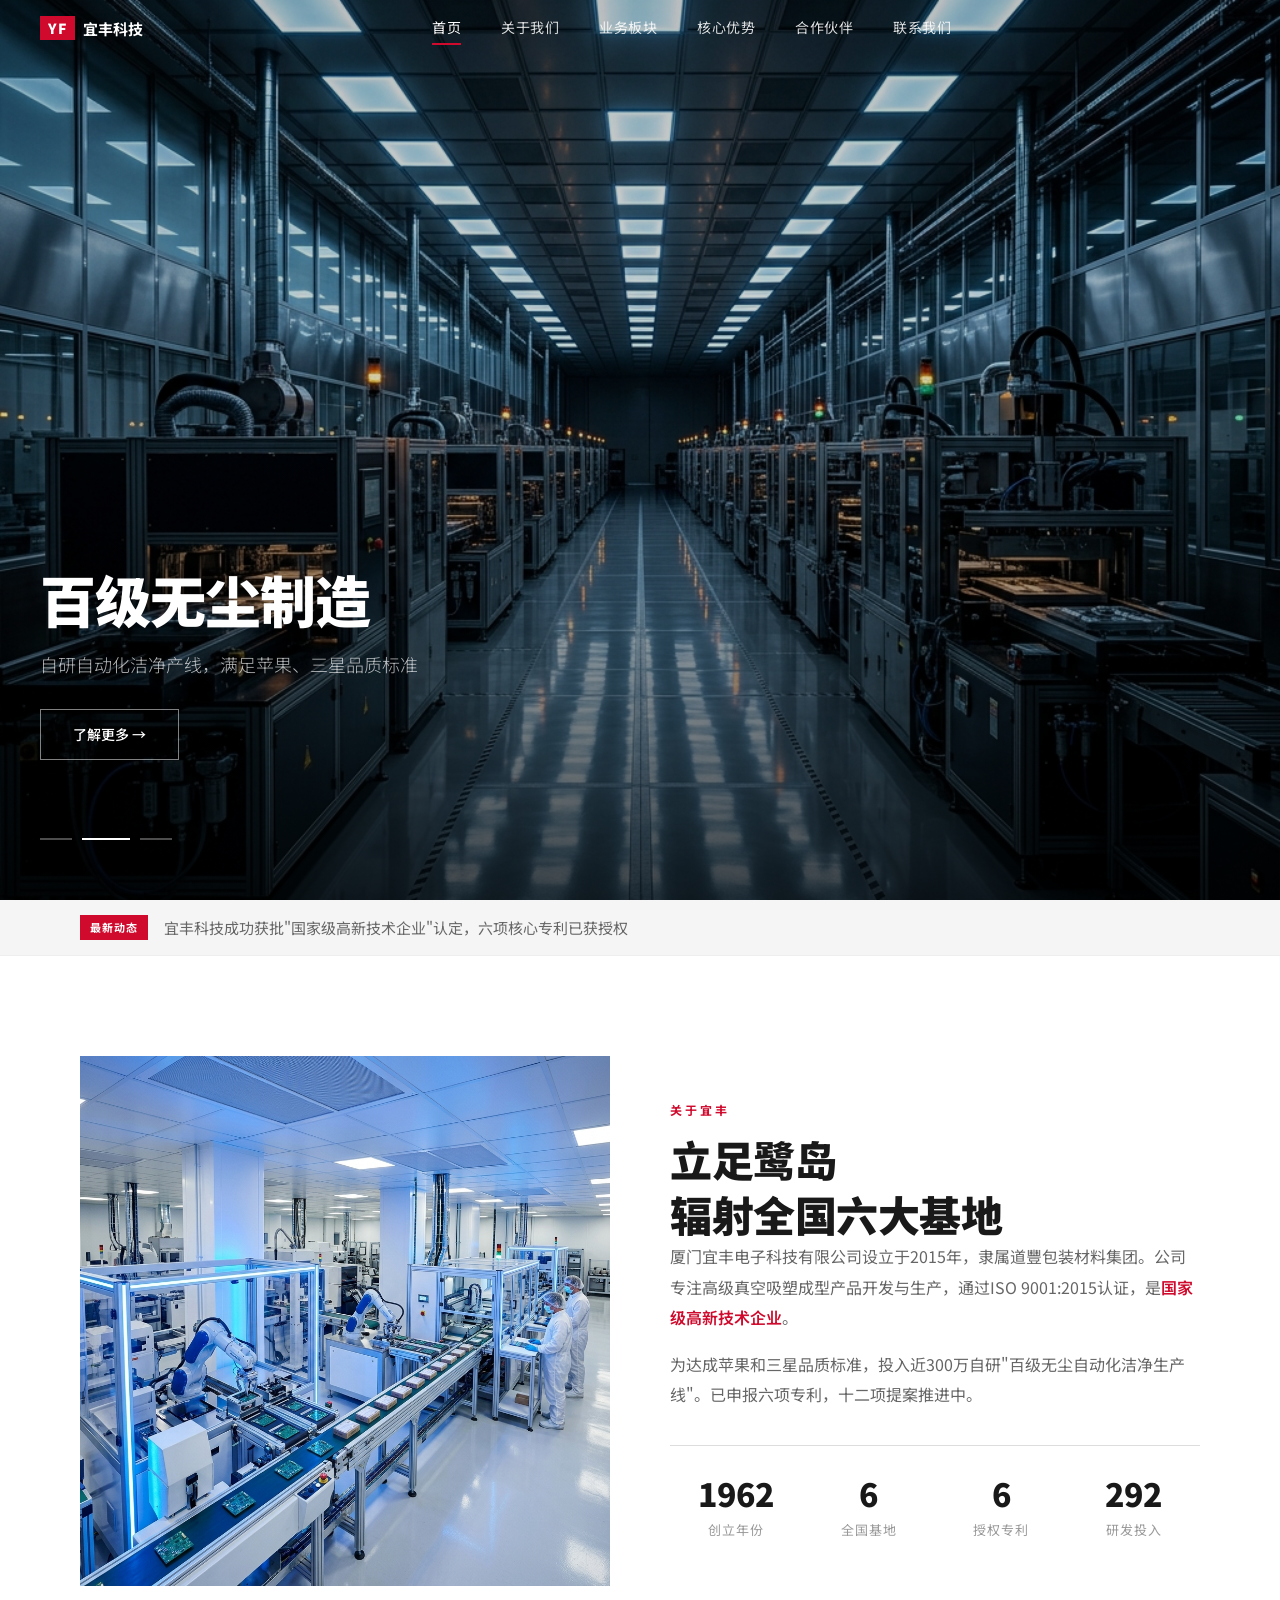
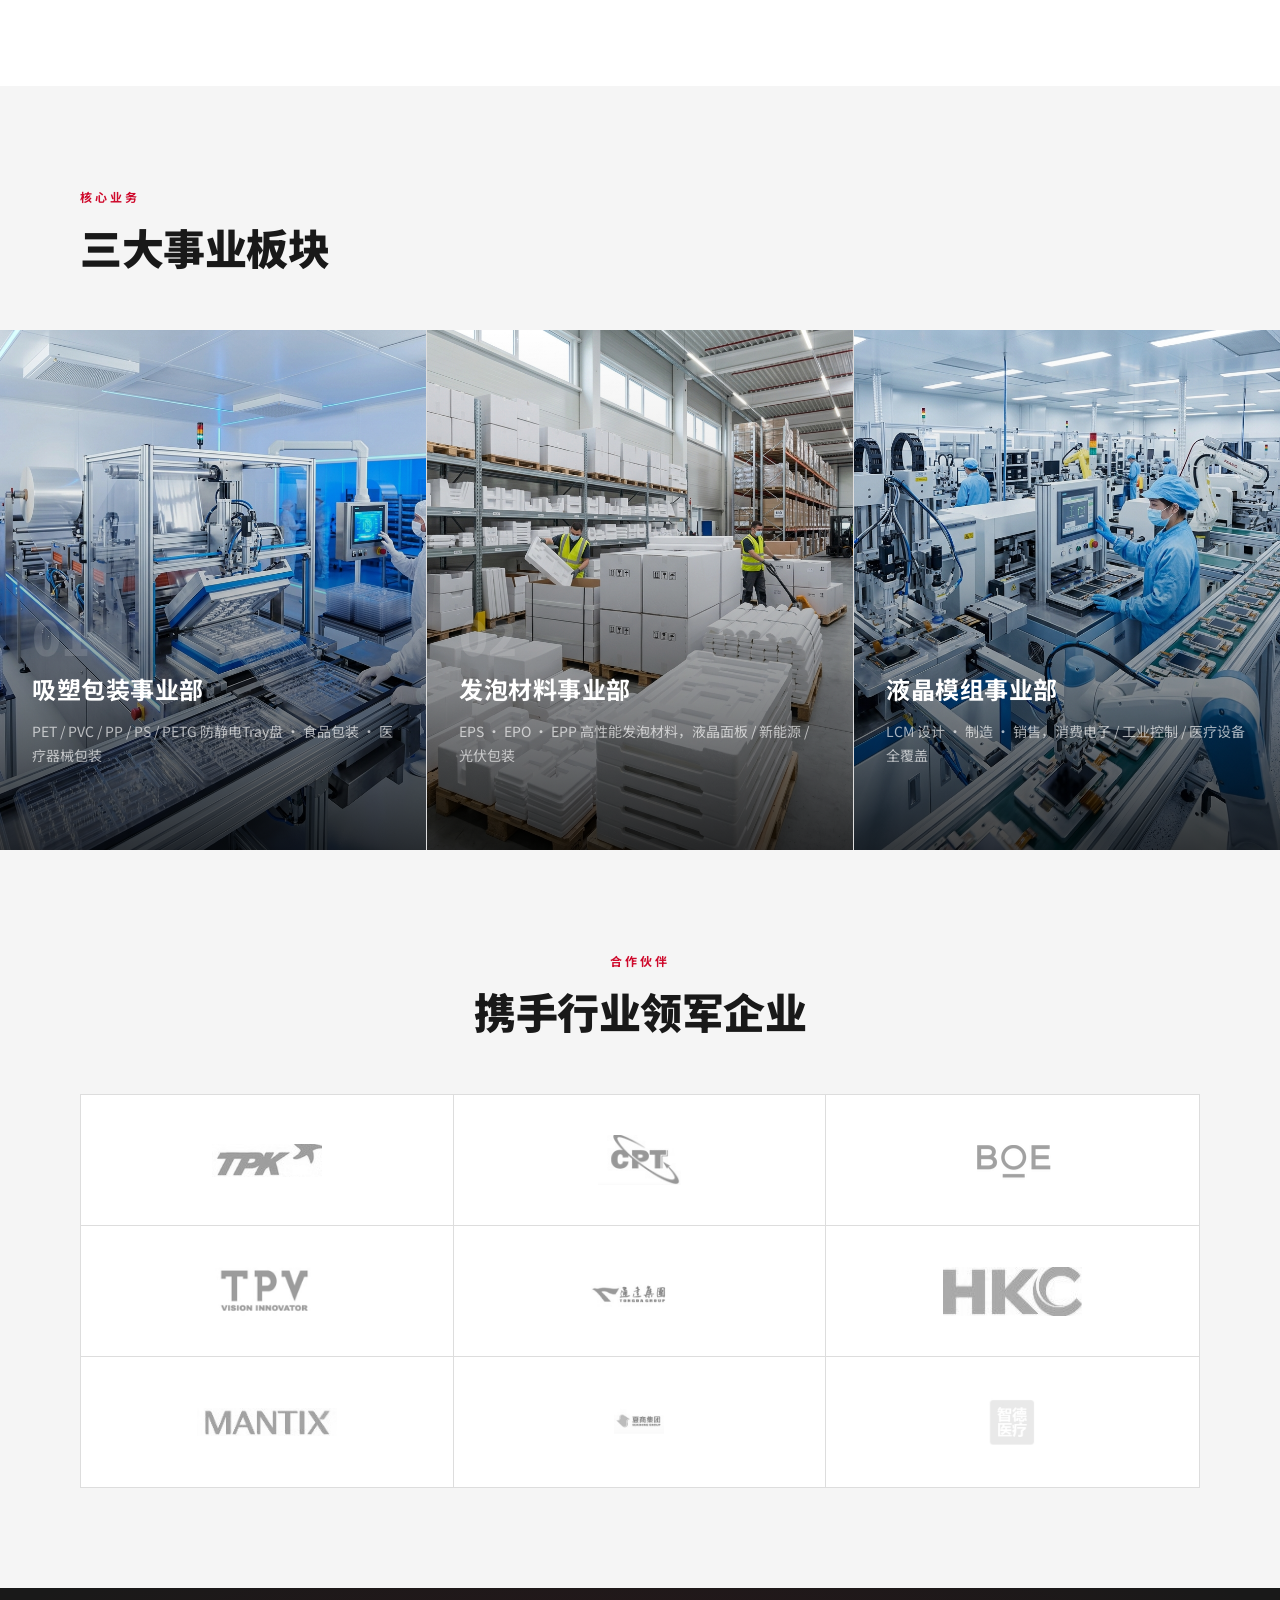
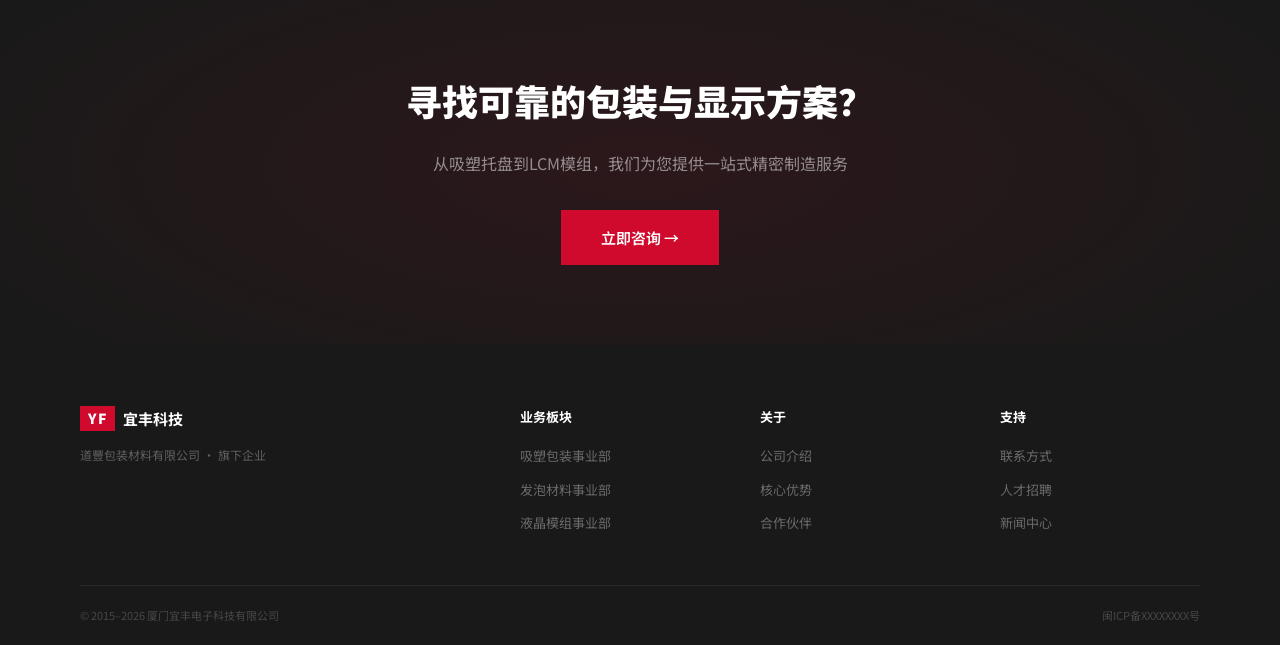
==== commit 3dcab372: "feat: 5项视觉美化 1. KPI 数字计数动画 – 滚动到可见时从0递增到目标值(easeOutExpo) 2. CTA 行动号召横幅 – 深色全宽+红色光晕渐变+按钮hover上浮 3. 子页" ====
--- a/index.html
+++ b/index.html
@@ -5,6 +5,7 @@
     <meta name="viewport" content="width=device-width, initial-scale=1.0">
     <title>厦门宜丰电子科技 - 精密包装与显示技术</title>
     <meta name="description" content="厦门宜丰电子科技有限公司，专注高级真空吸塑、发泡材料及液晶模组研发生产，服务三星、华为、京东方等全球领先电子企业。">
+    <link rel="icon" href="images/favicon.svg" type="image/svg+xml">
     <link rel="preconnect" href="https://fonts.googleapis.com">
     <link rel="preconnect" href="https://fonts.gstatic.com" crossorigin>
     <link href="https://fonts.googleapis.com/css2?family=Noto+Sans+SC:wght@300;400;500;700;900&display=swap" rel="stylesheet">
@@ -19,7 +20,7 @@
                 <span class="logo-mark">YF</span>
                 <span class="logo-name">宜丰科技</span>
             </a>
-            <nav class="nav" id="nav">
+            <nav class="nav" id="nav" aria-label="主导航">
                 <a href="index.html" class="nav-link">首页</a>
                 <a href="about.html" class="nav-link">关于我们</a>
                 <a href="divisions.html" class="nav-link">业务板块</a>
@@ -36,11 +37,13 @@
     </header>
 
     <!-- ====== 英雄区：全屏大图 + 极简文案 ====== -->
-    <section class="hero" id="hero">
+    <section class="hero" id="hero" aria-label="首页轮播">
         <div class="hero-slider" id="heroSlider">
             <!-- Slide 1 -->
             <div class="hero-slide active">
-                <div class="hero-img" style="background-image:url('images/hero-cinematic.png')"></div>
+                <div class="hero-img">
+                    <img src="images/hero-cinematic.png" alt="宜丰电子科技现代化生产车间全景" width="1024" height="1024" fetchpriority="high">
+                </div>
                 <div class="hero-caption">
                     <h1>以科技守护精密</h1>
                     <p>从百级无尘车间到液晶模组，用创新连接未来</p>
@@ -49,7 +52,9 @@
             </div>
             <!-- Slide 2 -->
             <div class="hero-slide">
-                <div class="hero-img" style="background-image:url('images/cleanroom.png')"></div>
+                <div class="hero-img">
+                    <img src="images/cleanroom.png" alt="百级无尘自动化洁净生产线" width="1024" height="1024" loading="lazy">
+                </div>
                 <div class="hero-caption">
                     <h1>百级无尘制造</h1>
                     <p>自研自动化洁净产线，满足苹果、三星品质标准</p>
@@ -58,7 +63,9 @@
             </div>
             <!-- Slide 3 -->
             <div class="hero-slide">
-                <div class="hero-img" style="background-image:url('images/lcm-production.png')"></div>
+                <div class="hero-img">
+                    <img src="images/lcm-production.png" alt="LCM液晶模组生产线" width="1024" height="1024" loading="lazy">
+                </div>
                 <div class="hero-caption">
                     <h1>LCM 一站式方案</h1>
                     <p>从设计到量产，覆盖消费电子、工业控制、医疗设备</p>
@@ -68,14 +75,14 @@
         </div>
         <!-- 指示器 -->
         <div class="hero-dots">
-            <button class="dot active" data-i="0"></button>
-            <button class="dot" data-i="1"></button>
-            <button class="dot" data-i="2"></button>
+            <button class="dot active" data-i="0" aria-label="第1张幻灯片"></button>
+            <button class="dot" data-i="1" aria-label="第2张幻灯片"></button>
+            <button class="dot" data-i="2" aria-label="第3张幻灯片"></button>
         </div>
     </section>
 
     <!-- ====== 快讯条 ====== -->
-    <section class="ticker">
+    <section class="ticker" aria-label="最新动态">
         <div class="container">
             <div class="ticker-inner">
                 <span class="ticker-tag">最新动态</span>
@@ -85,11 +92,11 @@
     </section>
 
     <!-- ====== 关于我们：简介预览 ====== -->
-    <section class="about" id="about">
+    <section class="about" id="about" aria-label="关于我们">
         <div class="container">
             <div class="split">
                 <div class="split-media reveal">
-                    <img src="images/hero-banner.png" alt="宜丰生产车间" loading="lazy">
+                    <img src="images/hero-banner.png" alt="宜丰生产车间" width="1024" height="1024" loading="lazy">
                 </div>
                 <div class="split-text reveal">
                     <span class="label">关于宜丰</span>
@@ -97,22 +104,10 @@
                     <p>厦门宜丰电子科技有限公司设立于2015年，隶属道豐包装材料集团。公司专注高级真空吸塑成型产品开发与生产，通过ISO 9001:2015认证，是<strong>国家级高新技术企业</strong>。</p>
                     <p>为达成苹果和三星品质标准，投入近300万自研"百级无尘自动化洁净生产线"。已申报六项专利，十二项提案推进中。</p>
                     <div class="kpi-row">
-                        <div class="kpi">
-                            <strong>2015</strong>
-                            <span>创立年份</span>
-                        </div>
-                        <div class="kpi">
-                            <strong>6+</strong>
-                            <span>全国基地</span>
-                        </div>
-                        <div class="kpi">
-                            <strong>6</strong>
-                            <span>授权专利</span>
-                        </div>
-                        <div class="kpi">
-                            <strong>300万</strong>
-                            <span>研发投入</span>
-                        </div>
+                        <div class="kpi"><strong data-target="2015" data-display="2015">2015</strong><span>创立年份</span></div>
+                        <div class="kpi"><strong data-target="6" data-display="6+">6+</strong><span>全国基地</span></div>
+                        <div class="kpi"><strong data-target="6" data-display="6">6</strong><span>授权专利</span></div>
+                        <div class="kpi"><strong data-target="300" data-display="300万">300万</strong><span>研发投入</span></div>
                     </div>
                 </div>
             </div>
@@ -120,7 +115,7 @@
     </section>
 
     <!-- ====== 三大业务板块：预览入口 ====== -->
-    <section class="divisions" id="divisions">
+    <section class="divisions" id="divisions" aria-label="业务板块">
         <div class="container">
             <div class="section-head">
                 <span class="label">核心业务</span>
@@ -129,7 +124,7 @@
         </div>
         <div class="div-grid">
             <a href="divisions.html" class="div-card" id="card-thermoforming">
-                <img src="images/thermoforming.png" alt="吸塑包装" loading="lazy">
+                <img src="images/thermoforming.png" alt="吸塑包装" width="1024" height="1024" loading="lazy">
                 <div class="div-card-overlay"></div>
                 <div class="div-card-body">
                     <span class="div-card-num">01</span>
@@ -139,7 +134,7 @@
                 </div>
             </a>
             <a href="divisions.html" class="div-card" id="card-foam">
-                <img src="images/foam-materials.png" alt="发泡材料" loading="lazy">
+                <img src="images/foam-materials.png" alt="发泡材料" width="1024" height="1024" loading="lazy">
                 <div class="div-card-overlay"></div>
                 <div class="div-card-body">
                     <span class="div-card-num">02</span>
@@ -149,7 +144,7 @@
                 </div>
             </a>
             <a href="divisions.html" class="div-card" id="card-lcm">
-                <img src="images/lcm-production.png" alt="液晶模组" loading="lazy">
+                <img src="images/lcm-production.png" alt="液晶模组" width="1024" height="1024" loading="lazy">
                 <div class="div-card-overlay"></div>
                 <div class="div-card-body">
                     <span class="div-card-num">03</span>
@@ -162,41 +157,32 @@
     </section>
 
     <!-- ====== 合作伙伴预览 ====== -->
-    <section class="partners" id="partners">
+    <section class="partners" id="partners" aria-label="合作伙伴">
         <div class="container">
             <div class="section-head center">
                 <span class="label">合作伙伴</span>
                 <h2>携手行业领军企业</h2>
             </div>
             <div class="partner-grid">
-                <div class="partner-item">
-                    <img class="partner-logo" src="images/logos/tpk.png" alt="TPK 宸鸿科技">
-                </div>
-                <div class="partner-item">
-                    <img class="partner-logo" src="images/logos/cpt.png" alt="CPT 华映科技">
-                </div>
-                <div class="partner-item">
-                    <img class="partner-logo" src="images/logos/boe.png" alt="BOE 京东方">
-                </div>
-                <div class="partner-item">
-                    <img class="partner-logo" src="images/logos/tpv.png" alt="TPV 冠捷科技">
-                </div>
-                <div class="partner-item">
-                    <img class="partner-logo" src="images/logos/tongda.png" alt="通达集团">
-                </div>
-                <div class="partner-item">
-                    <img class="partner-logo" src="images/logos/hkc.jpg" alt="HKC 惠科">
-                </div>
-                <div class="partner-item">
-                    <img class="partner-logo" src="images/logos/mantix.jpg" alt="MANTIX 华佳彩">
-                </div>
-                <div class="partner-item">
-                    <img class="partner-logo" src="images/logos/xiashang.jpg" alt="夏商集团">
-                </div>
-                <div class="partner-item">
-                    <img class="partner-logo" src="images/logos/zhide.png" alt="智德医疗">
-                </div>
-            </div>
+                <div class="partner-item"><img class="partner-logo" src="images/logos/tpk.png" alt="TPK 宸鸿科技" width="140" height="50" loading="lazy"></div>
+                <div class="partner-item"><img class="partner-logo" src="images/logos/cpt.png" alt="CPT 华映科技" width="140" height="50" loading="lazy"></div>
+                <div class="partner-item"><img class="partner-logo" src="images/logos/boe.png" alt="BOE 京东方" width="140" height="50" loading="lazy"></div>
+                <div class="partner-item"><img class="partner-logo" src="images/logos/tpv.png" alt="TPV 冠捷科技" width="140" height="50" loading="lazy"></div>
+                <div class="partner-item"><img class="partner-logo" src="images/logos/tongda.png" alt="通达集团" width="140" height="50" loading="lazy"></div>
+                <div class="partner-item"><img class="partner-logo" src="images/logos/hkc.jpg" alt="HKC 惠科" width="140" height="50" loading="lazy"></div>
+                <div class="partner-item"><img class="partner-logo" src="images/logos/mantix.jpg" alt="MANTIX 华佳彩" width="140" height="50" loading="lazy"></div>
+                <div class="partner-item"><img class="partner-logo" src="images/logos/xiashang.jpg" alt="夏商集团" width="140" height="50" loading="lazy"></div>
+                <div class="partner-item"><img class="partner-logo" src="images/logos/zhide.png" alt="智德医疗" width="140" height="50" loading="lazy"></div>
+            </div>
+        </div>
+    </section>
+
+    <!-- ====== CTA 行动号召 ====== -->
+    <section class="cta-banner" aria-label="行动号召">
+        <div class="container">
+            <h2>寻找可靠的包装与显示方案？</h2>
+            <p>从吸塑托盘到LCM模组，我们为您提供一站式精密制造服务</p>
+            <a href="contact.html" class="cta-btn">立即咨询 →</a>
         </div>
     </section>
 
@@ -205,10 +191,7 @@
         <div class="container">
             <div class="footer-grid">
                 <div class="footer-brand">
-                    <div class="logo">
-                        <span class="logo-mark">YF</span>
-                        <span class="logo-name">宜丰科技</span>
-                    </div>
+                    <div class="logo"><span class="logo-mark">YF</span><span class="logo-name">宜丰科技</span></div>
                     <p>道豐包装材料有限公司 · 旗下企业</p>
                 </div>
                 <div class="footer-col">
@@ -237,9 +220,7 @@
         </div>
     </footer>
 
-    <!-- 回到顶部 -->
     <button class="btt" id="btt" aria-label="回到顶部">↑</button>
-
     <script src="script.js"></script>
 </body>
 </html>
--- a/style.css
+++ b/style.css
@@ -24,7 +24,12 @@
 /* ---------- Reset ---------- */
 *,*::before,*::after{margin:0;padding:0;box-sizing:border-box}
 html{font-size:17px;-webkit-font-smoothing:antialiased}
-body{font-family:var(--font);color:var(--grey-900);background:var(--white);line-height:1.8;overflow-x:hidden;font-size:17px}
+body{
+    font-family:var(--font);color:var(--grey-900);background:var(--white);
+    line-height:1.8;overflow-x:hidden;font-size:17px;
+    opacity:0;animation:pageIn .6s var(--ease) forwards;
+}
+@keyframes pageIn{to{opacity:1}}
 img{max-width:100%;display:block}
 a{text-decoration:none;color:inherit}
 button{font-family:var(--font)}
@@ -67,7 +72,7 @@
     color:var(--white);background:var(--red);
     padding:3px 8px;line-height:1.3;
 }
-.header.scrolled .logo-mark{background:var(--red)}
+
 .logo-name{
     font-size:15px;font-weight:700;
     color:var(--white);transition:color .3s var(--ease);
@@ -119,9 +124,11 @@
 .hero-slide.active{opacity:1;z-index:1}
 .hero-img{
     position:absolute;inset:0;
-    background-size:cover;background-position:center;
     transform:scale(1.08);
     transition:transform 7s ease-out;
+}
+.hero-img img{
+    width:100%;height:100%;object-fit:cover;
 }
 .hero-slide.active .hero-img{transform:scale(1)}
 /* 华为式底部渐变遮罩，不是全覆盖 */
@@ -178,7 +185,16 @@
 .page-hero{
     padding:140px 0 60px;
     background:var(--grey-900);
+    background-image:
+        radial-gradient(ellipse 80% 50% at 50% 0%,rgba(207,10,44,.08),transparent),
+        linear-gradient(180deg,rgba(255,255,255,.02) 0%,transparent 100%);
     text-align:center;
+    position:relative;
+    overflow:hidden;
+}
+.page-hero::after{
+    content:'';position:absolute;bottom:0;left:0;right:0;
+    height:1px;background:linear-gradient(90deg,transparent,rgba(255,255,255,.06),transparent);
 }
 .page-hero h1{
     font-size:clamp(28px,4vw,42px);font-weight:900;
@@ -258,8 +274,41 @@
 .kpi strong{
     display:block;font-size:32px;font-weight:900;
     color:var(--grey-900);line-height:1.2;
+    font-variant-numeric:tabular-nums;
 }
 .kpi span{font-size:13px;color:var(--grey-400);letter-spacing:1px}
+
+/* ===================
+   CTA 行动号召横幅
+   =================== */
+.cta-banner{
+    padding:80px 0;
+    background:var(--grey-900);
+    text-align:center;
+    position:relative;
+    overflow:hidden;
+}
+.cta-banner::before{
+    content:'';position:absolute;inset:0;
+    background:radial-gradient(ellipse 60% 80% at 50% 50%,rgba(207,10,44,.1),transparent);
+}
+.cta-banner .container{position:relative;z-index:1}
+.cta-banner h2{
+    font-size:clamp(24px,3vw,36px);font-weight:900;
+    color:var(--white);margin-bottom:16px;
+}
+.cta-banner p{
+    font-size:16px;color:rgba(255,255,255,.5);
+    margin-bottom:32px;max-width:480px;margin-left:auto;margin-right:auto;
+}
+.cta-btn{
+    display:inline-block;padding:14px 40px;
+    font-size:15px;font-weight:600;
+    color:var(--white);background:var(--red);
+    border:none;cursor:pointer;
+    transition:background .3s var(--ease),transform .2s var(--ease);
+}
+.cta-btn:hover{background:var(--red-dark);transform:translateY(-2px)}
 
 /* ===================
    DIVISIONS – 三大业务大图卡片
@@ -326,10 +375,8 @@
 .adv-card{
     padding:40px 32px;
     background:var(--grey-900);
-    border-right:none;
     transition:background .3s var(--ease);
 }
-.adv-card:last-child{border-right:none}
 .adv-card:hover{background:rgba(255,255,255,.04)}
 .adv-icon{
     color:var(--red);margin-bottom:24px;
@@ -528,7 +575,7 @@
     color:var(--grey-900);outline:none;
     transition:border-color .3s var(--ease);
 }
-.split-form select{margin-bottom:16px;appearance:none;cursor:pointer}
+.split-form select{appearance:none;cursor:pointer}
 .split-form textarea{margin-bottom:16px;resize:vertical;min-height:100px}
 .split-form input:focus,
 .split-form select:focus,
@@ -669,3 +716,14 @@
     .cert-cards{grid-template-columns:1fr}
     .cert-card:last-child{grid-column:auto}
 }
+
+/* ===================
+   REDUCED MOTION
+   =================== */
+@media(prefers-reduced-motion:reduce){
+    *,*::before,*::after{
+        animation-duration:.01ms !important;
+        transition-duration:.01ms !important;
+    }
+    .hero-img{transform:none !important}
+}
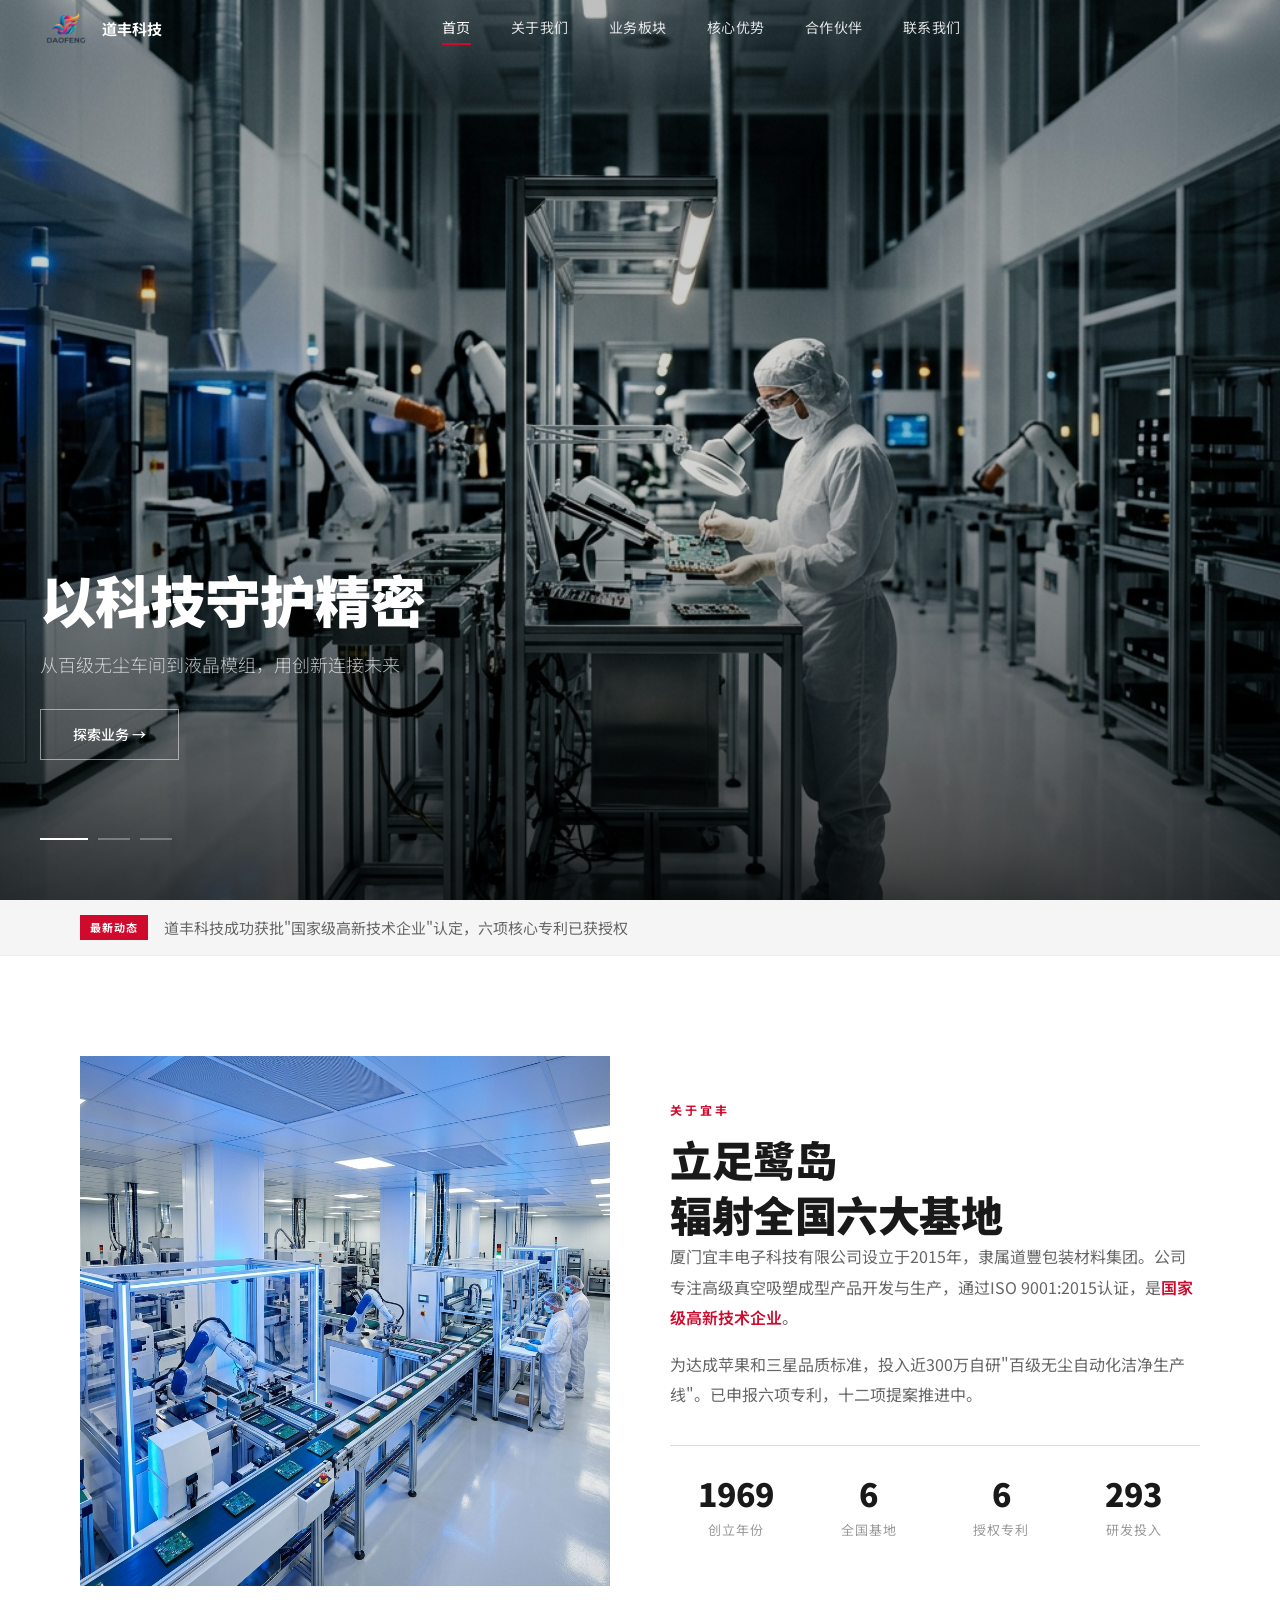
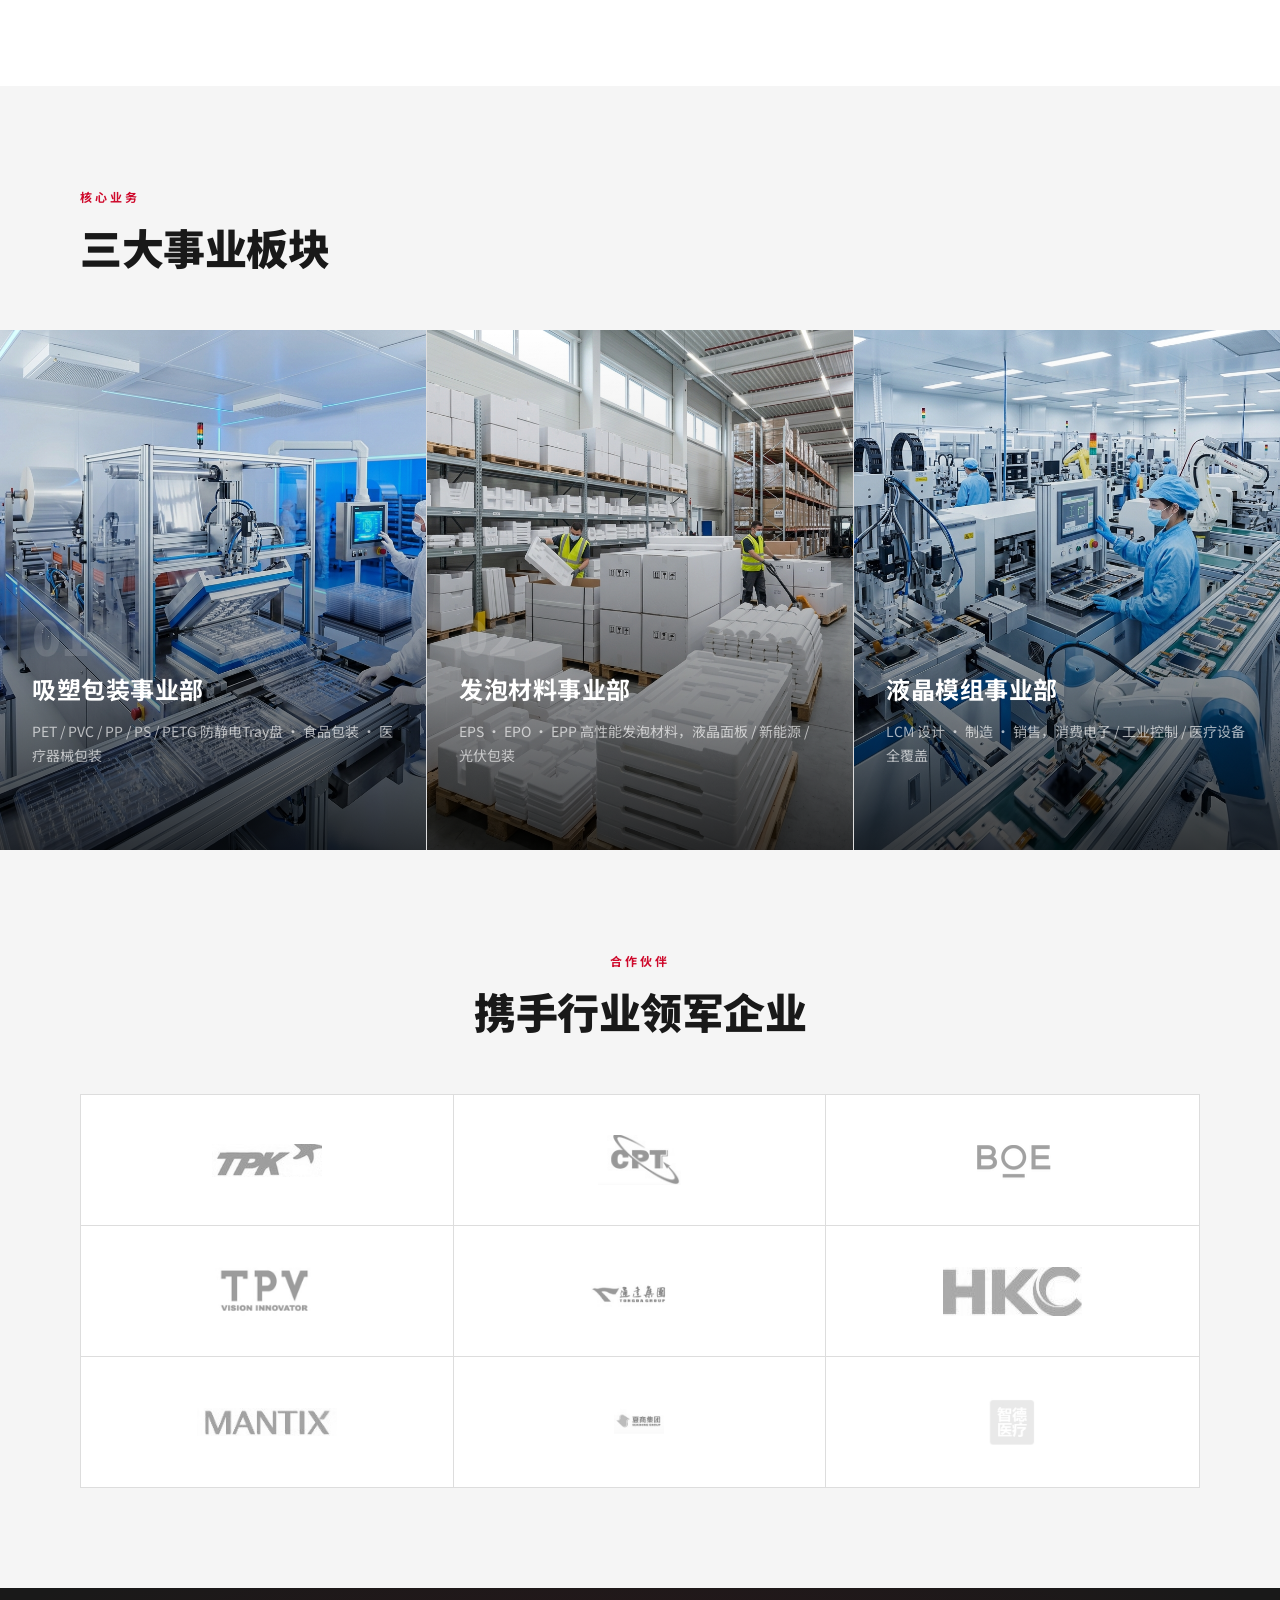
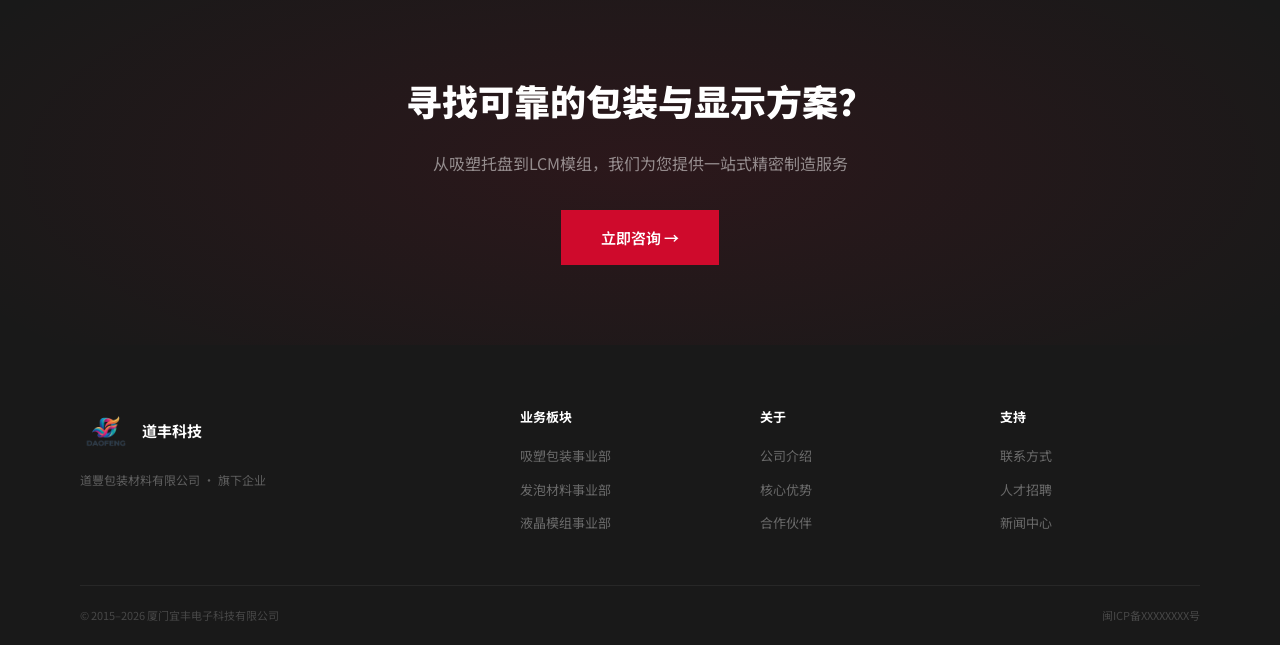
==== commit 4b7c7f6a: "feat: 更换道丰DAOFENG品牌Logo，公司名称更新为道丰科技 - 新增彩色流体风DAOFENG商标（透明背景） - 全站Logo从文字YF改为图片Logo - 公司名称从'宜丰科技'统一更新" ====
--- a/index.html
+++ b/index.html
@@ -17,8 +17,8 @@
     <header class="header" id="header">
         <div class="header-inner">
             <a href="index.html" class="logo">
-                <span class="logo-mark">YF</span>
-                <span class="logo-name">宜丰科技</span>
+                <img src="images/logo-daofeng.png" alt="道豐 DAOFENG" class="logo-img">
+                <span class="logo-name">道丰科技</span>
             </a>
             <nav class="nav" id="nav" aria-label="主导航">
                 <a href="index.html" class="nav-link">首页</a>
@@ -86,7 +86,7 @@
         <div class="container">
             <div class="ticker-inner">
                 <span class="ticker-tag">最新动态</span>
-                <p>宜丰科技成功获批"国家级高新技术企业"认定，六项核心专利已获授权</p>
+                <p>道丰科技成功获批"国家级高新技术企业"认定，六项核心专利已获授权</p>
             </div>
         </div>
     </section>
@@ -191,7 +191,7 @@
         <div class="container">
             <div class="footer-grid">
                 <div class="footer-brand">
-                    <div class="logo"><span class="logo-mark">YF</span><span class="logo-name">宜丰科技</span></div>
+                    <div class="logo"><img src="images/logo-daofeng.png" alt="道豐 DAOFENG" class="logo-img"><span class="logo-name">道丰科技</span></div>
                     <p>道豐包装材料有限公司 · 旗下企业</p>
                 </div>
                 <div class="footer-col">
--- a/style.css
+++ b/style.css
@@ -66,12 +66,13 @@
     display:flex;align-items:center;justify-content:space-between;
     padding:0 40px;
 }
-.logo{display:flex;align-items:center;gap:8px;z-index:1001}
-.logo-mark{
-    font-size:14px;font-weight:900;letter-spacing:1px;
-    color:var(--white);background:var(--red);
-    padding:3px 8px;line-height:1.3;
-}
+.logo{display:flex;align-items:center;gap:10px;z-index:1001}
+.logo-img{
+    height:52px;width:auto;
+    display:block;
+    transition:filter .3s var(--ease);
+}
+/* 在浅色/滚动后的 header 中不需要特殊处理，logo 本身是彩色的 */
 
 .logo-name{
     font-size:15px;font-weight:700;
@@ -523,14 +524,53 @@
     margin-top:80px;padding:72px 0;
     background:var(--grey-900);
 }
-.cert-banner-inner{
-    display:grid;grid-template-columns:280px 1fr;
-    gap:60px;align-items:center;
-}
+
+/* 3D 旋转轮播 */
+.cert-carousel{
+    position:relative;
+    height:480px;
+    perspective:1200px;
+    overflow:visible;
+}
+.cert-carousel-track{
+    position:relative;
+    width:100%;height:100%;
+    transform-style:preserve-3d;
+    transition:transform .8s var(--ease);
+}
+.cert-carousel-item{
+    position:absolute;
+    width:320px;height:100%;
+    left:50%;top:0;
+    margin-left:-160px;
+    text-align:center;
+    will-change:transform,opacity;
+    transition:transform 1s cubic-bezier(.25,.1,.25,1),
+               opacity .8s cubic-bezier(.25,.1,.25,1),
+               filter .8s cubic-bezier(.25,.1,.25,1);
+}
+.cert-carousel-item.active{
+    opacity:1;filter:none;z-index:3;
+}
+.cert-carousel-item.prev,
+.cert-carousel-item.next{
+    opacity:.5;filter:brightness(.6);z-index:1;
+    cursor:pointer;
+}
+.cert-carousel-item.hidden{
+    opacity:0;pointer-events:none;
+}
+
 .cert-banner-img{
     background:rgba(255,255,255,.06);
-    padding:20px;
+    padding:16px;
     border:1px solid rgba(255,255,255,.08);
+    margin-bottom:20px;
+    transition:border-color .3s var(--ease), box-shadow .3s var(--ease);
+}
+.cert-carousel-item.active .cert-banner-img{
+    border-color:rgba(207,10,44,.3);
+    box-shadow:0 20px 60px rgba(0,0,0,.4);
 }
 .cert-banner-img img{
     width:100%;height:auto;display:block;
@@ -539,16 +579,53 @@
     display:inline-block;font-size:11px;font-weight:700;
     color:var(--white);background:var(--red);
     padding:4px 12px;letter-spacing:1px;
-    margin-bottom:16px;
-}
-.cert-banner-text h3{
-    font-size:clamp(22px,2.5vw,30px);font-weight:900;
-    color:var(--white);margin-bottom:20px;
-}
-.cert-banner-text p{
-    font-size:14px;color:rgba(255,255,255,.45);
-    line-height:2;
-}
+    margin-bottom:12px;
+}
+.cert-gallery-info h4{
+    font-size:17px;font-weight:700;
+    color:var(--white);margin-bottom:8px;
+}
+.cert-gallery-info p{
+    font-size:13px;color:rgba(255,255,255,.4);
+    line-height:1.8;
+}
+.cert-gallery-info{
+    opacity:0;transform:translateY(10px);
+    transition:all .4s var(--ease) .1s;
+}
+.cert-carousel-item.active .cert-gallery-info{
+    opacity:1;transform:translateY(0);
+}
+
+/* 箭头 */
+.cert-arrow{
+    position:absolute;top:50%;transform:translateY(-80%);
+    width:44px;height:44px;
+    background:rgba(255,255,255,.06);
+    border:1px solid rgba(255,255,255,.12);
+    color:var(--white);font-size:24px;
+    cursor:pointer;z-index:10;
+    transition:all .3s var(--ease);
+    display:flex;align-items:center;justify-content:center;
+}
+.cert-prev{left:0}
+.cert-next{right:0}
+.cert-arrow:hover{
+    background:var(--red);border-color:var(--red);
+}
+
+/* 指示点 */
+.cert-dots{
+    position:absolute;bottom:0;left:50%;
+    transform:translateX(-50%);
+    display:flex;gap:10px;
+}
+.cert-dot{
+    width:32px;height:2px;border:none;cursor:pointer;
+    background:rgba(255,255,255,.2);padding:0;
+    transition:all .4s var(--ease);
+}
+.cert-dot.active{background:var(--red);width:48px}
 
 /* ===================
    CONTACT – 联系我们
@@ -669,7 +746,7 @@
     .mat-item{border-right:none;border-bottom:1px solid rgba(255,255,255,.08)}
     .footer-grid{grid-template-columns:1fr 1fr}
     .cert-cards{grid-template-columns:repeat(3,1fr)}
-    .cert-banner-inner{grid-template-columns:240px 1fr;gap:40px}
+    .cert-carousel-item{width:280px;margin-left:-140px}
 }
 
 @media(max-width:768px){
@@ -700,8 +777,8 @@
     .partner-item:nth-child(odd){border-right:1px solid var(--grey-200)}
     .cert-cards{grid-template-columns:repeat(2,1fr)}
     .cert-card:last-child{grid-column:span 2}
-    .cert-banner-inner{grid-template-columns:1fr;text-align:center}
-    .cert-banner-img{max-width:280px;margin:0 auto}
+    .cert-carousel{height:420px}
+    .cert-carousel-item{width:260px;margin-left:-130px}
     .form-2col{grid-template-columns:1fr}
     .footer-grid{grid-template-columns:1fr}
     .footer-bottom{flex-direction:column;gap:4px}
@@ -715,6 +792,8 @@
     .partner-item{border-right:none !important}
     .cert-cards{grid-template-columns:1fr}
     .cert-card:last-child{grid-column:auto}
+    .cert-carousel{height:380px}
+    .cert-carousel-item{width:220px;margin-left:-110px}
 }
 
 /* ===================
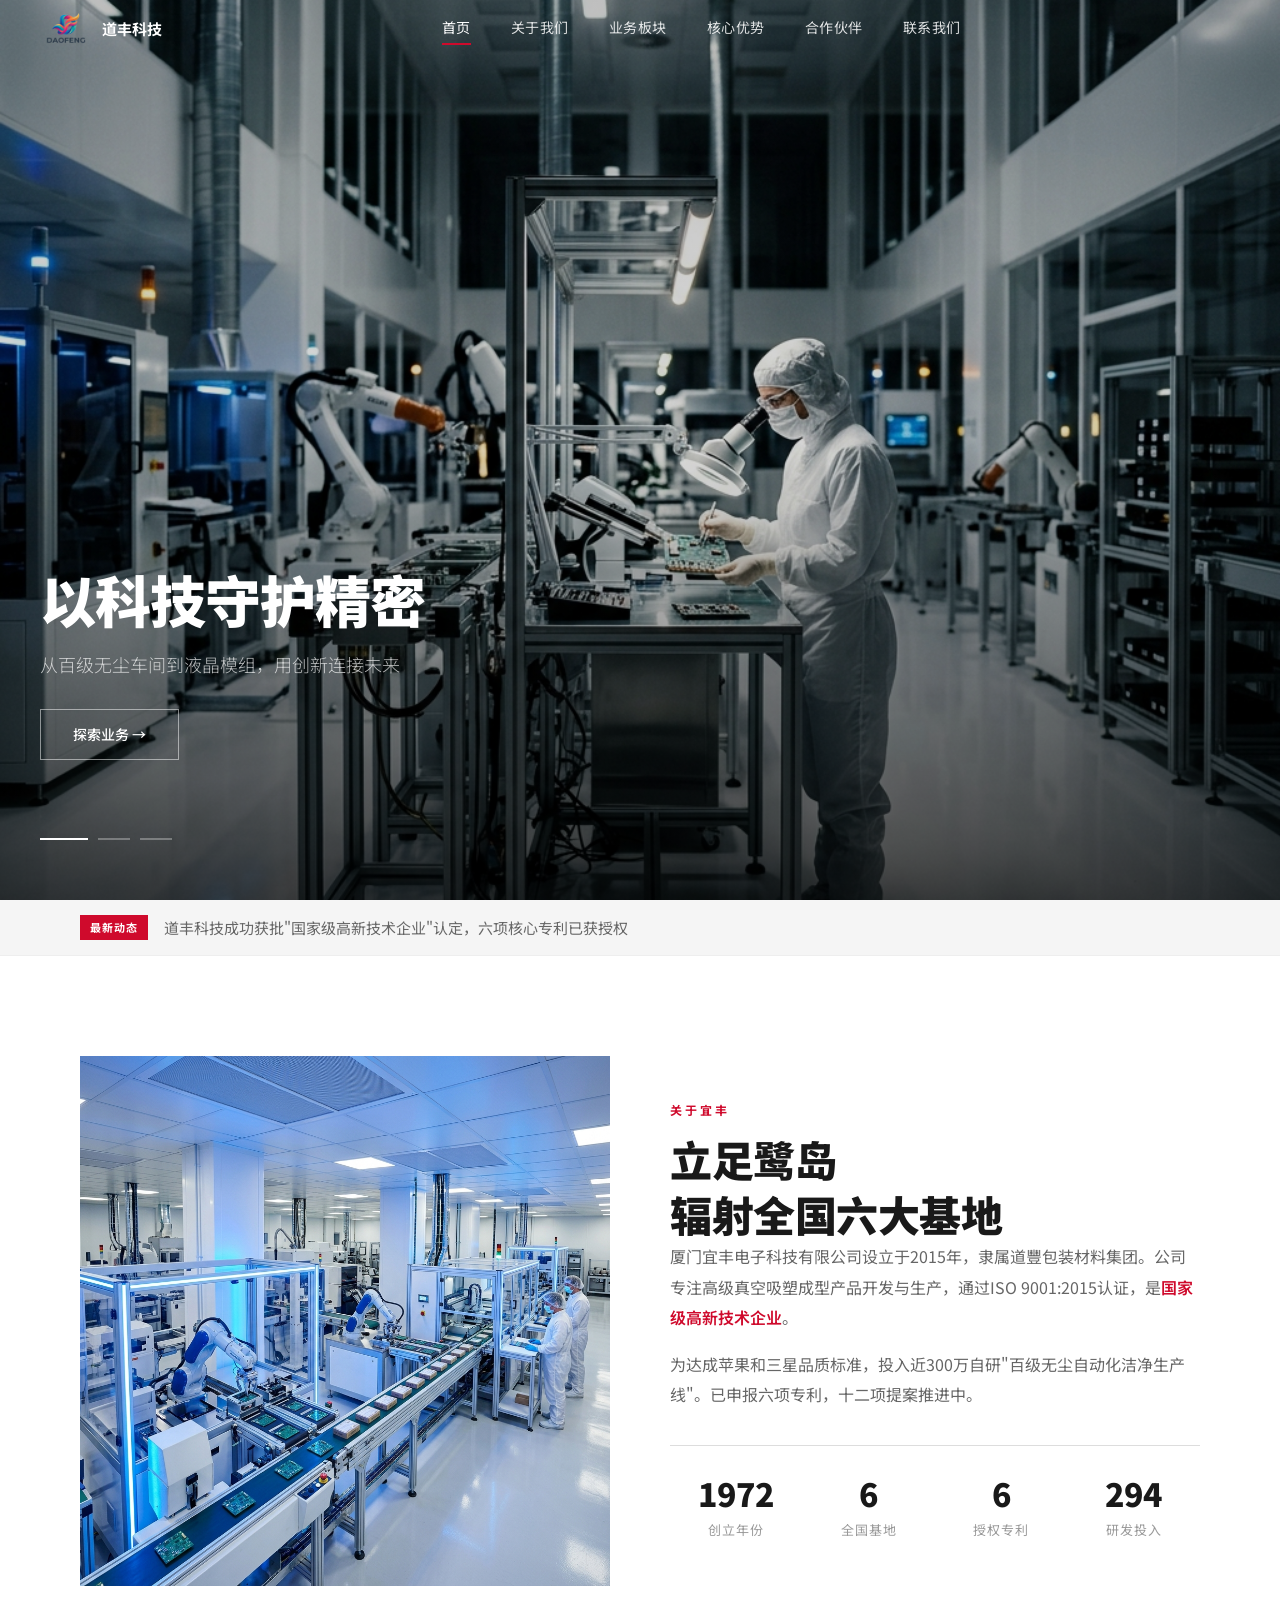
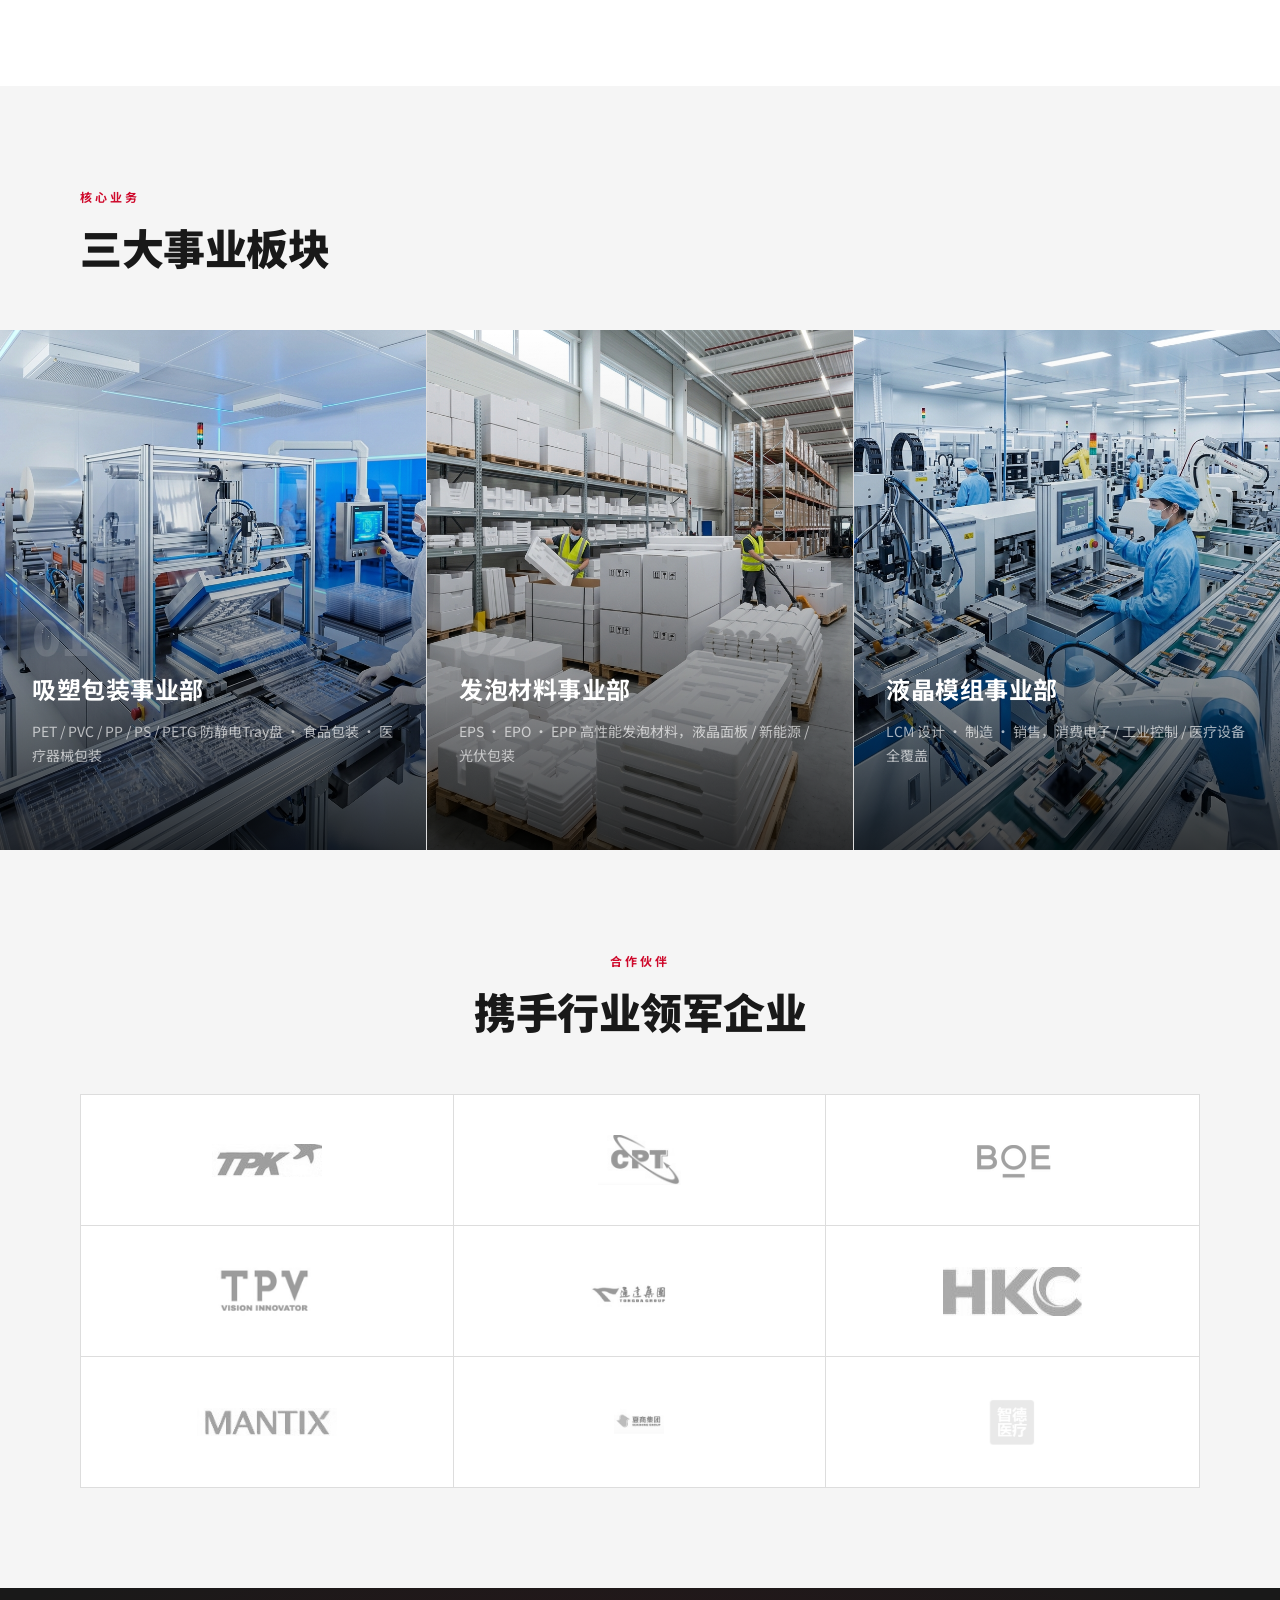
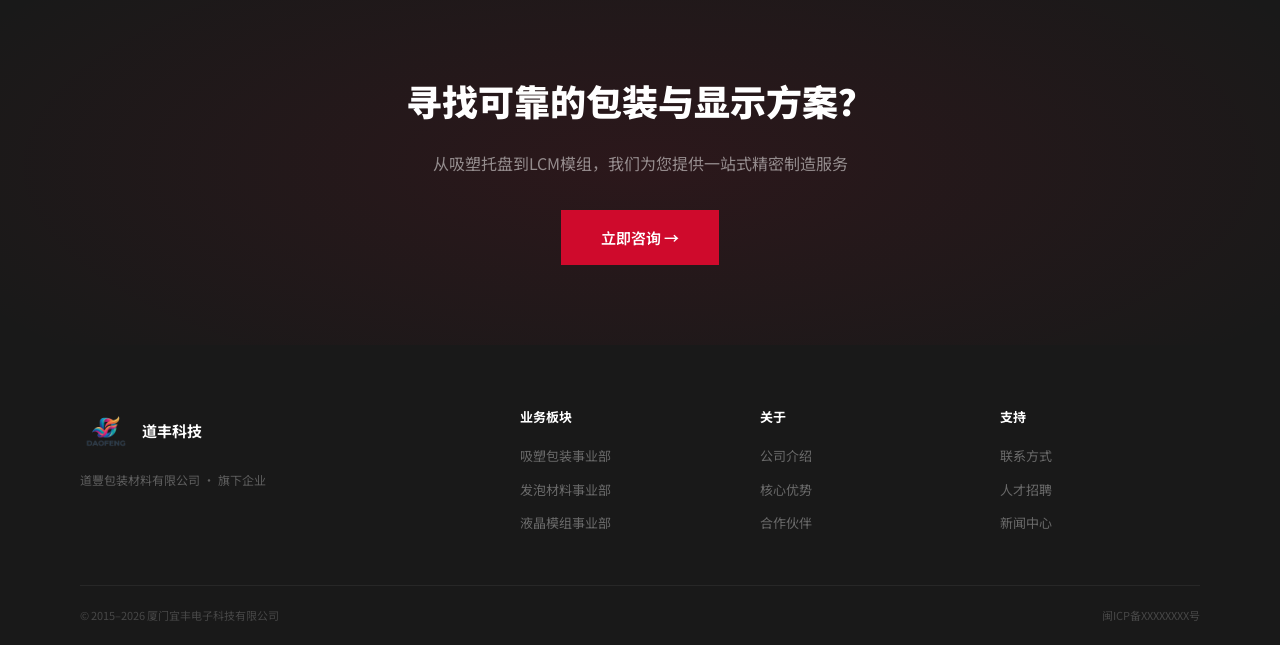
==== commit 2a91dab1: "fix: favicon改用DAOFENG彩色流体Logo图标" ====
--- a/index.html
+++ b/index.html
@@ -5,7 +5,7 @@
     <meta name="viewport" content="width=device-width, initial-scale=1.0">
     <title>厦门宜丰电子科技 - 精密包装与显示技术</title>
     <meta name="description" content="厦门宜丰电子科技有限公司，专注高级真空吸塑、发泡材料及液晶模组研发生产，服务三星、华为、京东方等全球领先电子企业。">
-    <link rel="icon" href="images/favicon.svg" type="image/svg+xml">
+    <link rel="icon" href="images/favicon.png" type="image/png">
     <link rel="preconnect" href="https://fonts.googleapis.com">
     <link rel="preconnect" href="https://fonts.gstatic.com" crossorigin>
     <link href="https://fonts.googleapis.com/css2?family=Noto+Sans+SC:wght@300;400;500;700;900&display=swap" rel="stylesheet">
